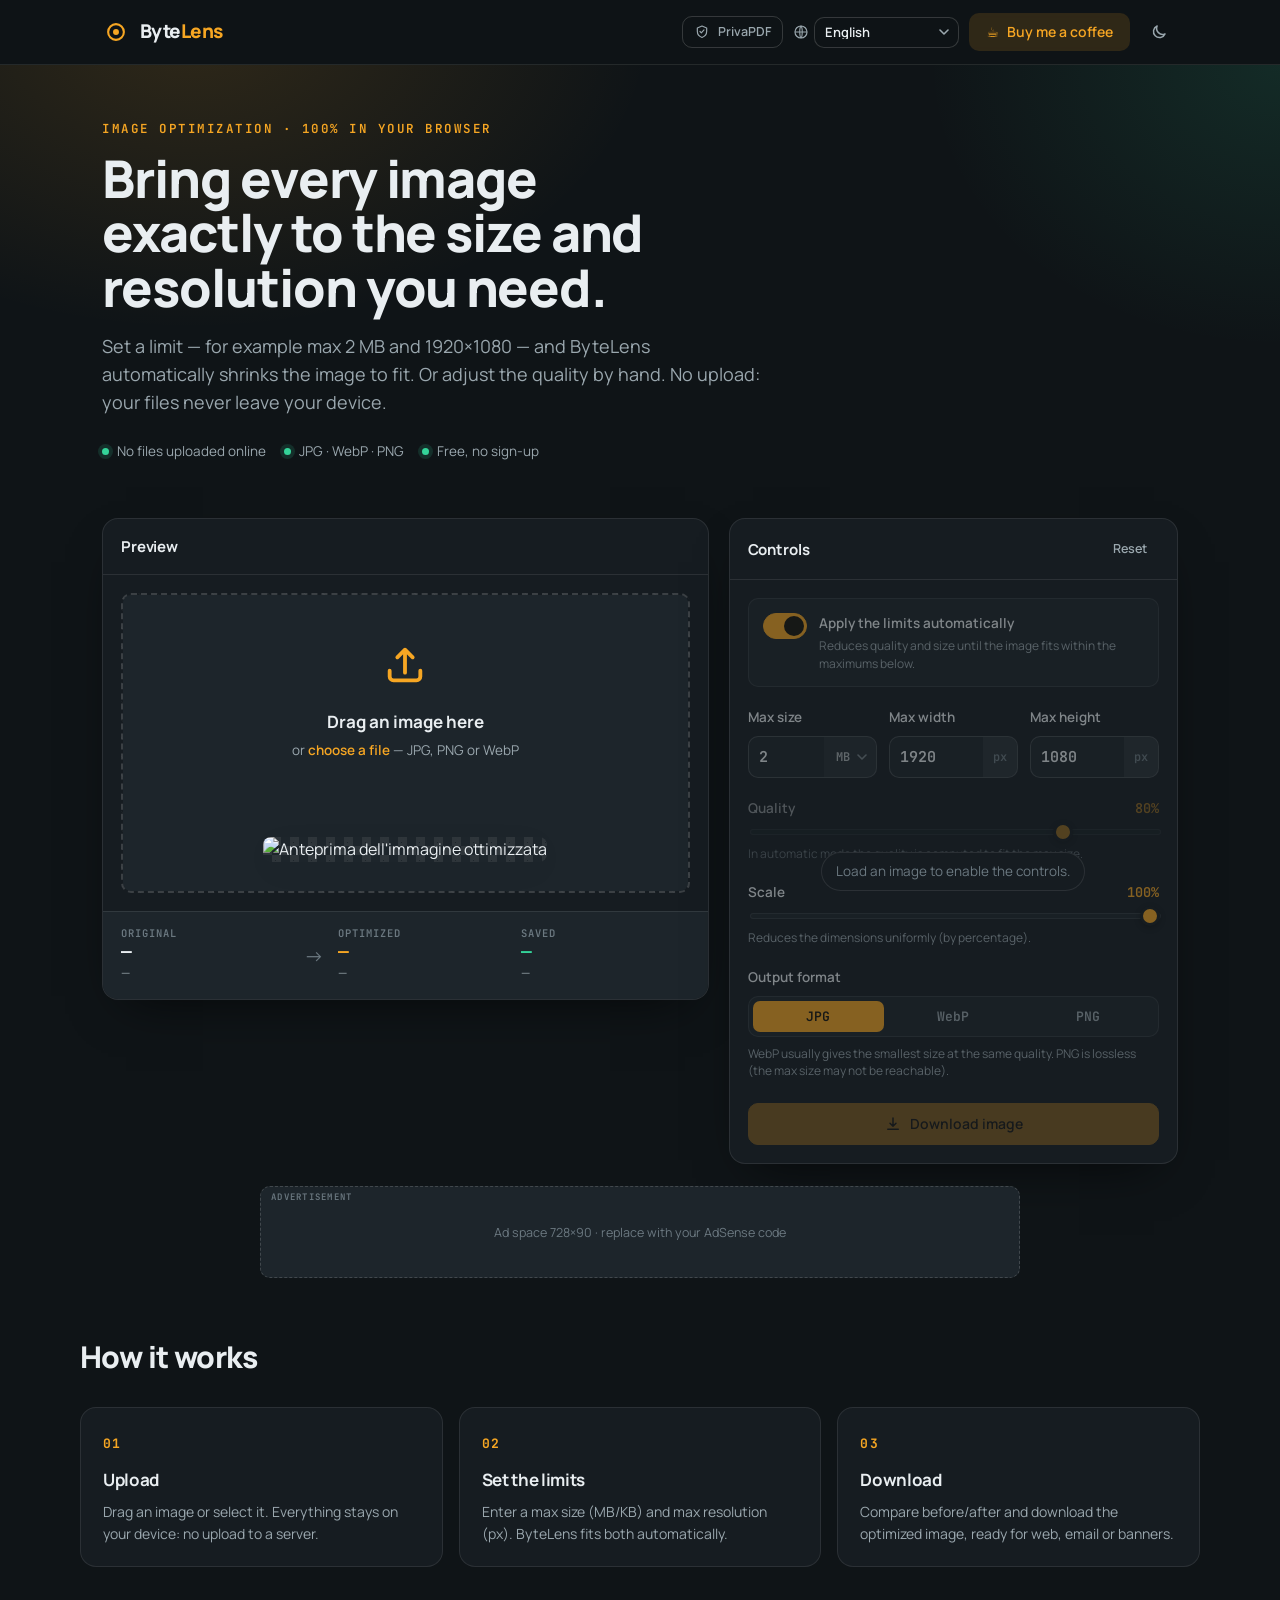
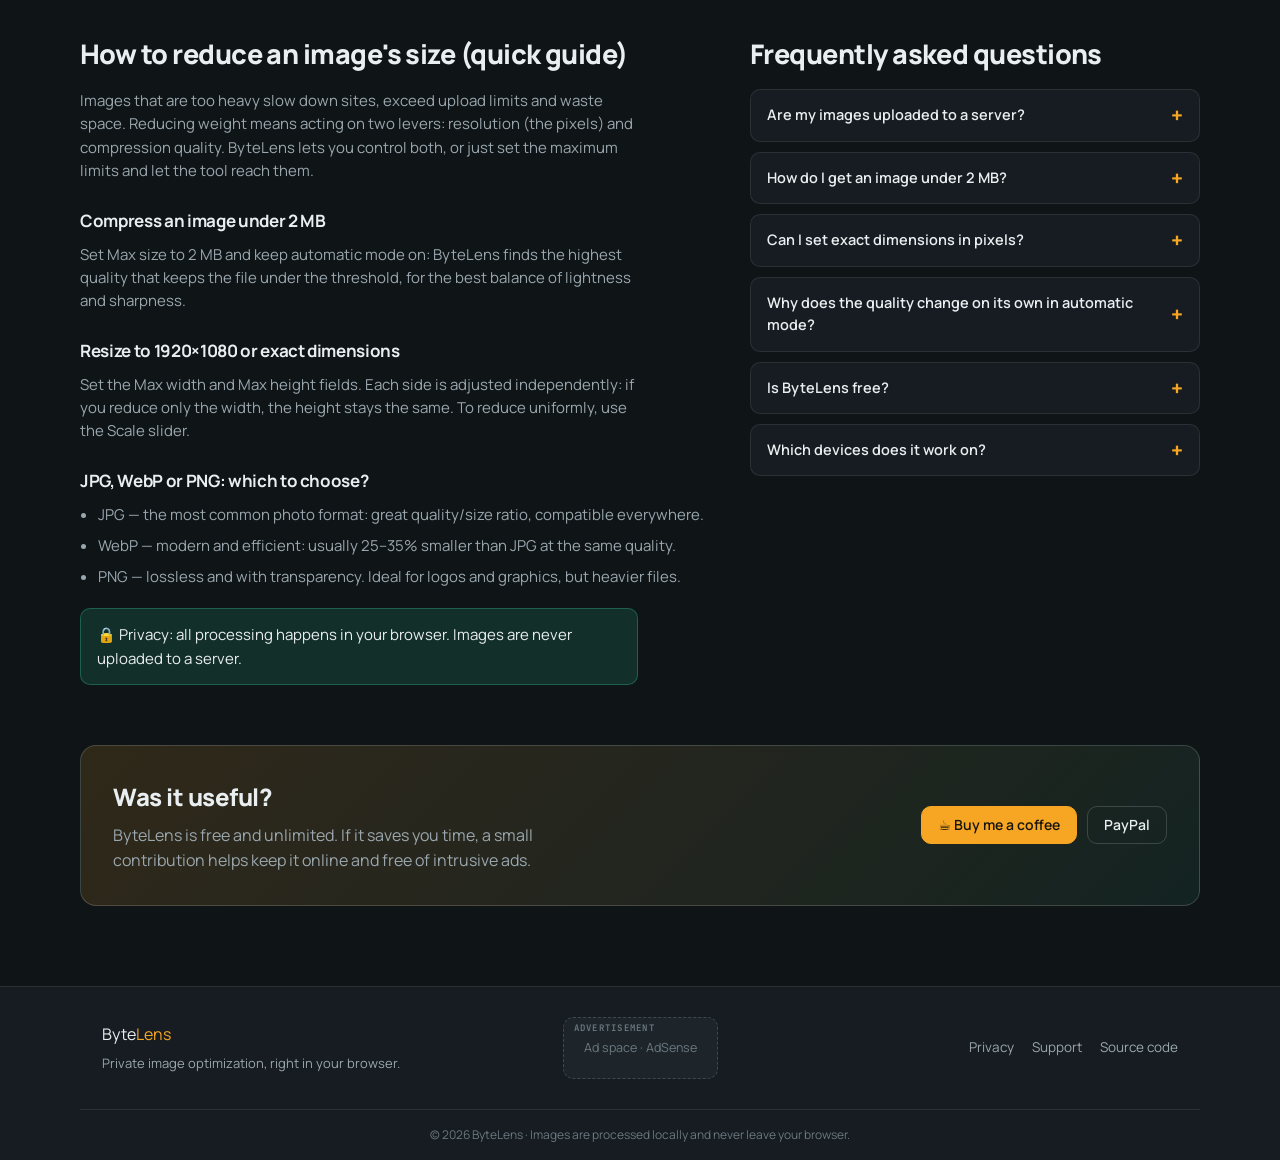
==== index.html @ dfe8e3db "Header: link a PrivaPDF (app gemella per i PDF) Co-Authored-By: Claude Opus 4.8 <noreply@anthropic.c" ====
<!DOCTYPE html>
<html lang="it" data-theme="dark">
<head>
  <meta charset="UTF-8" />
  <meta name="viewport" content="width=device-width, initial-scale=1.0" />
  <title>ByteLens · Comprimi e ridimensiona immagini nel browser</title>
  <meta name="description" content="Comprimi, ridimensiona e ottimizza le tue immagini gratis e in privato. Imposta peso massimo in MB/KB e dimensioni in pixel: ByteLens porta l'immagine esattamente in quello stato. Tutto nel tuo browser, nessun upload." />
  <meta name="keywords" content="comprimi immagini, ridimensiona immagini, ridurre peso foto, comprimere jpg, ottimizzare immagini, immagine sotto 2 mb, ridimensiona 1920x1080" />
  <meta name="author" content="ByteLens" />
  <link rel="canonical" href="https://emptinessmaster.github.io/bytelens/" />

  <!-- Open Graph / social -->
  <meta property="og:type" content="website" />
  <meta property="og:title" content="ByteLens · Comprimi e ridimensiona immagini nel browser" />
  <meta property="og:description" content="Porta ogni immagine sotto un peso e una risoluzione massimi. Privato, gratis, senza upload." />
  <meta property="og:locale" content="it_IT" />
  <meta property="og:url" content="https://emptinessmaster.github.io/bytelens/" />
  <meta property="og:site_name" content="ByteLens" />
  <meta name="twitter:card" content="summary_large_image" />
  <meta name="twitter:title" content="ByteLens · Comprimi e ridimensiona immagini nel browser" />
  <meta name="twitter:description" content="Porta ogni immagine sotto un peso e una risoluzione massimi. Privato, gratis, senza upload." />

  <link rel="icon" href="data:image/svg+xml,%3Csvg xmlns='http://www.w3.org/2000/svg' viewBox='0 0 32 32'%3E%3Crect width='32' height='32' rx='7' fill='%230F1417'/%3E%3Ccircle cx='16' cy='16' r='8' fill='none' stroke='%23F6A623' stroke-width='2.5'/%3E%3Ccircle cx='16' cy='16' r='3' fill='%23F6A623'/%3E%3C/svg%3E" />

  <!-- Font: caricati con fallback di sistema in caso di rete assente -->
  <link rel="preconnect" href="https://fonts.googleapis.com" />
  <link rel="preconnect" href="https://fonts.gstatic.com" crossorigin />
  <link href="https://fonts.googleapis.com/css2?family=Manrope:wght@400;500;600;700;800&family=JetBrains+Mono:wght@400;500;600&display=swap" rel="stylesheet" />

  <link rel="stylesheet" href="styles.css" />

  <!-- ============================================================
       GOOGLE ADSENSE — incolla qui il tuo script dopo l'approvazione.
       <script async src="https://pagead2.googlesyndication.com/pagead/js/adsbygoogle.js?client=ca-pub-XXXXXXXXXXXXXXXX" crossorigin="anonymous"></script>
       ============================================================ -->

  <!-- Dati strutturati per la SEO (rich results) -->
  <script type="application/ld+json">
  {
    "@context": "https://schema.org",
    "@type": "WebApplication",
    "name": "ByteLens",
    "applicationCategory": "MultimediaApplication",
    "operatingSystem": "Any (browser)",
    "offers": { "@type": "Offer", "price": "0", "priceCurrency": "EUR" },
    "description": "Compress and resize images in your browser, no upload. Set a max size in MB/KB and pixel dimensions."
  }
  </script>
</head>
<body>
  <!-- Anti-flash: applica tema e direzione (RTL) salvati prima del render -->
  <script>
    (function () {
      try {
        var t = localStorage.getItem('bytelens-theme');
        if (t) document.documentElement.setAttribute('data-theme', t);
        var l = localStorage.getItem('bytelens-lang');
        if (l === 'ar' || l === 'ur') document.documentElement.setAttribute('dir', 'rtl');
      } catch (e) {}
    })();
  </script>

  <header class="site-header">
    <div class="wrap header-inner">
      <a class="brand" href="./" aria-label="ByteLens home">
        <span class="brand-mark" aria-hidden="true">
          <svg viewBox="0 0 32 32" width="28" height="28">
            <circle cx="16" cy="16" r="9" fill="none" stroke="currentColor" stroke-width="2.4"/>
            <circle cx="16" cy="16" r="3.4" fill="currentColor"/>
          </svg>
        </span>
        <span class="brand-name">Byte<span class="brand-accent">Lens</span></span>
      </a>

      <nav class="header-actions">
        <a class="btn btn-ghost btn-sm app-switch" href="https://emptinessmaster.github.io/privapdf/" target="_blank" rel="noopener" title="PrivaPDF — strumenti PDF privati nel browser">
          <svg viewBox="0 0 24 24" width="16" height="16" aria-hidden="true"><path d="M12 3 19 6v5c0 4.5-3 7.8-7 9.2C8 18.8 5 15.5 5 11V6l7-3Z" fill="none" stroke="currentColor" stroke-width="1.8" stroke-linejoin="round"/><path d="M9 11.2l2 2 4-4.3" fill="none" stroke="currentColor" stroke-width="1.8" stroke-linecap="round" stroke-linejoin="round"/></svg>
          <span class="lbl">PrivaPDF</span>
        </a>
        <div class="lang-picker">
          <svg class="lang-globe" viewBox="0 0 24 24" width="16" height="16" aria-hidden="true"><circle cx="12" cy="12" r="9" fill="none" stroke="currentColor" stroke-width="1.8"/><path d="M3 12h18M12 3c2.5 2.5 2.5 15 0 18M12 3c-2.5 2.5-2.5 15 0 18" fill="none" stroke="currentColor" stroke-width="1.6"/></svg>
          <select id="langSelect" class="lang-select" aria-label="Language / Lingua"></select>
        </div>
        <a class="btn btn-donate" href="#dona" aria-label="Support the project">
          <span aria-hidden="true">☕</span> <span data-i18n="donate">Offrimi un caffè</span>
        </a>
        <button class="btn btn-ghost icon-btn" id="themeToggle" type="button" aria-label="Cambia tema chiaro/scuro" title="Tema">
          <svg class="icon-sun" viewBox="0 0 24 24" width="18" height="18" aria-hidden="true"><circle cx="12" cy="12" r="4.5" fill="none" stroke="currentColor" stroke-width="2"/><g stroke="currentColor" stroke-width="2" stroke-linecap="round"><line x1="12" y1="2" x2="12" y2="4.5"/><line x1="12" y1="19.5" x2="12" y2="22"/><line x1="2" y1="12" x2="4.5" y2="12"/><line x1="19.5" y1="12" x2="22" y2="12"/><line x1="4.9" y1="4.9" x2="6.6" y2="6.6"/><line x1="17.4" y1="17.4" x2="19.1" y2="19.1"/><line x1="4.9" y1="19.1" x2="6.6" y2="17.4"/><line x1="17.4" y1="6.6" x2="19.1" y2="4.9"/></g></svg>
          <svg class="icon-moon" viewBox="0 0 24 24" width="18" height="18" aria-hidden="true"><path d="M20 14.5A8 8 0 0 1 9.5 4a8 8 0 1 0 10.5 10.5Z" fill="none" stroke="currentColor" stroke-width="2" stroke-linejoin="round"/></svg>
        </button>
      </nav>
    </div>
  </header>

  <main>
    <section class="hero">
      <div class="wrap">
        <p class="eyebrow" data-i18n="hero_eyebrow">Ottimizzazione immagini · 100% nel tuo browser</p>
        <h1 data-i18n="hero_title">Porta ogni immagine esattamente al peso e alla risoluzione che ti servono.</h1>
        <p class="lede" data-i18n="hero_lede">Imposta un limite — ad esempio max 2 MB e 1920×1080 — e ByteLens riduce l'immagine automaticamente fino a rientrare. Oppure regola tu la qualità a mano. Niente upload: i file non lasciano mai il tuo dispositivo.</p>
        <ul class="trust-row" aria-label="Caratteristiche">
          <li><span class="dot" aria-hidden="true"></span> <span data-i18n="trust1">Nessun file caricato online</span></li>
          <li><span class="dot" aria-hidden="true"></span> JPG · WebP · PNG</li>
          <li><span class="dot" aria-hidden="true"></span> <span data-i18n="trust3">Gratis, senza registrazione</span></li>
        </ul>
      </div>
    </section>

    <!-- ============ APP ============ -->
    <section class="wrap app-shell" aria-label="Strumento di compressione">
      <div class="workbench">

        <!-- Colonna anteprima -->
        <div class="panel preview-panel">
          <div class="panel-head">
            <h2 data-i18n="preview">Anteprima</h2>
            <span class="badge" id="formatBadge" hidden></span>
          </div>

          <div id="dropzone" class="dropzone" tabindex="0" role="button" aria-label="Carica un'immagine">
            <input type="file" id="fileInput" accept="image/png,image/jpeg,image/webp" hidden />
            <div class="dropzone-empty" id="dropEmpty">
              <svg viewBox="0 0 24 24" width="46" height="46" aria-hidden="true"><path d="M12 16V4m0 0 4 4m-4-4-4 4" fill="none" stroke="currentColor" stroke-width="2" stroke-linecap="round" stroke-linejoin="round"/><path d="M4 15v3a2 2 0 0 0 2 2h12a2 2 0 0 0 2-2v-3" fill="none" stroke="currentColor" stroke-width="2" stroke-linecap="round"/></svg>
              <p class="drop-title" data-i18n="drop_title">Trascina qui un'immagine</p>
              <p class="drop-sub" data-i18n-html="drop_sub">oppure <span class="link-like">scegli un file</span> — JPG, PNG o WebP</p>
            </div>
            <div class="preview-holder" id="previewHolder" hidden>
              <img id="previewImg" alt="Anteprima dell'immagine ottimizzata" />
            </div>
          </div>

          <div class="compare" id="compareBar" hidden>
            <div class="compare-col">
              <span class="compare-label" data-i18n="cmp_original">Originale</span>
              <span class="compare-value" id="origSize">—</span>
              <span class="compare-meta" id="origDims">—</span>
            </div>
            <div class="compare-arrow" aria-hidden="true">→</div>
            <div class="compare-col">
              <span class="compare-label" data-i18n="cmp_optimized">Ottimizzato</span>
              <span class="compare-value accent-text" id="newSize">—</span>
              <span class="compare-meta" id="newDims">—</span>
            </div>
            <div class="compare-col savings">
              <span class="compare-label" data-i18n="cmp_savings">Risparmio</span>
              <span class="compare-value" id="savings">—</span>
              <span class="compare-meta" id="statusMsg">—</span>
            </div>
          </div>
        </div>

        <!-- Colonna controlli -->
        <div class="panel controls-panel">
          <div class="panel-head">
            <h2 data-i18n="controls">Controlli</h2>
            <button class="btn btn-ghost btn-sm" id="resetBtn" type="button" hidden data-i18n="reset">Ripristina</button>
          </div>

          <fieldset class="control-group" id="controls" disabled>
            <legend class="sr-only">Impostazioni di ottimizzazione</legend>

            <!-- AUTO -->
            <div class="field switch-field">
              <label for="autoMode" class="switch">
                <input type="checkbox" id="autoMode" checked />
                <span class="switch-track" aria-hidden="true"><span class="switch-thumb"></span></span>
              </label>
              <div class="switch-text">
                <span class="field-label" data-i18n="auto_label">Applica automaticamente i limiti</span>
                <span class="field-hint" data-i18n="auto_hint">Riduce qualità e dimensioni finché l'immagine rientra nei massimi qui sotto.</span>
              </div>
            </div>

            <div class="limits-grid">
              <div class="field">
                <label class="field-label" for="maxSize" data-i18n="maxsize">Peso massimo</label>
                <div class="input-affix">
                  <input type="number" id="maxSize" min="0.01" step="0.1" value="2" inputmode="decimal" />
                  <select class="affix affix-select" id="maxSizeUnit" aria-label="Unità di misura del peso">
                    <option value="MB" selected>MB</option>
                    <option value="KB">KB</option>
                  </select>
                </div>
              </div>
              <div class="field">
                <label class="field-label" for="maxW" data-i18n="maxw">Larghezza max</label>
                <div class="input-affix">
                  <input type="number" id="maxW" min="1" step="1" value="1920" inputmode="numeric" />
                  <span class="affix">px</span>
                </div>
              </div>
              <div class="field">
                <label class="field-label" for="maxH" data-i18n="maxh">Altezza max</label>
                <div class="input-affix">
                  <input type="number" id="maxH" min="1" step="1" value="1080" inputmode="numeric" />
                  <span class="affix">px</span>
                </div>
              </div>
            </div>

            <!-- QUALITÀ MANUALE -->
            <div class="field slider-field" id="qualityField">
              <div class="field-row">
                <label class="field-label" for="quality" data-i18n="quality">Qualità</label>
                <output class="field-value" id="qualityVal" for="quality">80%</output>
              </div>
              <input type="range" id="quality" min="10" max="100" step="1" value="80" />
              <p class="field-hint" id="qualityHint" data-i18n="quality_hint">In modalità automatica la qualità viene calcolata per rientrare nel peso massimo.</p>
            </div>

            <!-- RIDIMENSIONAMENTO MANUALE -->
            <div class="field slider-field">
              <div class="field-row">
                <label class="field-label" for="scale" data-i18n="scale">Scala dimensioni</label>
                <output class="field-value" id="scaleVal" for="scale">100%</output>
              </div>
              <input type="range" id="scale" min="5" max="100" step="1" value="100" />
              <p class="field-hint" data-i18n="scale_hint">Riduce le dimensioni in modo uniforme (in percentuale).</p>
            </div>

            <!-- FORMATO -->
            <div class="field">
              <span class="field-label" data-i18n="format">Formato di uscita</span>
              <div class="segmented" role="radiogroup" aria-label="Formato di uscita">
                <label class="seg"><input type="radio" name="format" value="image/jpeg" checked /><span>JPG</span></label>
                <label class="seg"><input type="radio" name="format" value="image/webp" /><span>WebP</span></label>
                <label class="seg"><input type="radio" name="format" value="image/png" /><span>PNG</span></label>
              </div>
              <p class="field-hint" id="formatHint" data-i18n="format_hint">WebP offre in genere il peso più basso a parità di qualità. PNG è senza perdita (il peso massimo potrebbe non essere raggiungibile).</p>
            </div>

            <div class="actions">
              <a class="btn btn-primary btn-block" id="downloadBtn" download aria-disabled="true">
                <svg viewBox="0 0 24 24" width="18" height="18" aria-hidden="true"><path d="M12 4v11m0 0 4-4m-4 4-4-4" fill="none" stroke="currentColor" stroke-width="2" stroke-linecap="round" stroke-linejoin="round"/><path d="M5 19h14" stroke="currentColor" stroke-width="2" stroke-linecap="round"/></svg>
                <span id="downloadLabel" data-i18n="download">Scarica immagine</span>
              </a>
            </div>
          </fieldset>

          <div class="empty-note" id="emptyNote">
            <p data-i18n="empty_note">Carica un'immagine per attivare i controlli.</p>
          </div>
        </div>
      </div>

      <!-- Banner pubblicitario NON invasivo (slim, sotto lo strumento) -->
      <aside class="ad-slot ad-leaderboard" aria-label="Advertisement">
        <span class="ad-tag" data-i18n="ad_label">Pubblicità</span>
        <!-- ============================================================
             SLOT ADSENSE #1 — incolla qui il blocco annuncio di AdSense.
             ============================================================ -->
        <div class="ad-placeholder">Ad space 728×90 · replace with your AdSense code</div>
      </aside>
    </section>

    <!-- COME FUNZIONA -->
    <section class="wrap how" aria-label="Come funziona">
      <h2 class="section-title" data-i18n="how_title">Come funziona</h2>
      <div class="how-grid">
        <article class="how-card">
          <span class="how-num">01</span>
          <h3 data-i18n="how1_t">Carica</h3>
          <p data-i18n="how1_p">Trascina un'immagine o selezionala. Resta tutto sul tuo dispositivo: nessun upload verso un server.</p>
        </article>
        <article class="how-card">
          <span class="how-num">02</span>
          <h3 data-i18n="how2_t">Imposta i limiti</h3>
          <p data-i18n="how2_p">Indica peso massimo (MB/KB) e risoluzione massima (px). ByteLens rientra automaticamente in entrambi.</p>
        </article>
        <article class="how-card">
          <span class="how-num">03</span>
          <h3 data-i18n="how3_t">Scarica</h3>
          <p data-i18n="how3_p">Confronta prima/dopo e scarica l'immagine ottimizzata, pronta per web, email o banner.</p>
        </article>
      </div>
    </section>

    <!-- CONTENUTO SEO: guida + FAQ -->
    <section class="wrap seo" aria-label="Guida">
      <article class="seo-article">
        <h2 data-i18n="seo_h2">Come ridurre il peso di un'immagine (guida rapida)</h2>
        <p data-i18n="seo_p1">Le immagini troppo pesanti rallentano i siti, superano i limiti di upload e occupano spazio. Ridurre il peso significa agire su due leve: la risoluzione (i pixel) e la qualità di compressione. ByteLens ti fa controllare entrambe, oppure basta impostare i limiti massimi e lo strumento li raggiunge.</p>

        <h3 data-i18n="seo_h3a">Comprimere un'immagine sotto i 2 MB</h3>
        <p data-i18n="seo_pa">Imposta il Peso massimo su 2 MB e lascia attiva la modalità automatica: ByteLens trova la qualità più alta che mantiene il file sotto la soglia, per il miglior compromesso tra leggerezza e nitidezza.</p>

        <h3 data-i18n="seo_h3b">Ridimensionare a 1920×1080 o a misure esatte</h3>
        <p data-i18n="seo_pb">Imposta i campi Larghezza max e Altezza max. Ogni lato è regolato in modo indipendente: se riduci solo la larghezza, l'altezza resta invariata. Per ridurre in modo uniforme usa il cursore Scala dimensioni.</p>

        <h3 data-i18n="seo_h3c">JPG, WebP o PNG: quale scegliere?</h3>
        <ul class="seo-list">
          <li data-i18n="seo_li1">JPG — il formato più diffuso per le foto: ottimo rapporto qualità/peso, compatibile ovunque.</li>
          <li data-i18n="seo_li2">WebP — moderno ed efficiente: a parità di qualità pesa di solito il 25–35% in meno del JPG.</li>
          <li data-i18n="seo_li3">PNG — senza perdita e con trasparenza. Ideale per loghi e grafica, ma i file sono più pesanti.</li>
        </ul>

        <p class="seo-privacy-note" data-i18n="seo_privacy">🔒 Privacy: tutta l'elaborazione avviene nel tuo browser. Le immagini non vengono mai caricate su un server.</p>
      </article>

      <div class="faq">
        <h2 data-i18n="faq_title">Domande frequenti</h2>
        <details class="faq-item">
          <summary data-i18n="faq_q1">Le mie immagini vengono caricate su un server?</summary>
          <p data-i18n="faq_a1">No. ByteLens elabora tutto localmente nel tuo browser con HTML Canvas. I file non lasciano mai il tuo dispositivo.</p>
        </details>
        <details class="faq-item">
          <summary data-i18n="faq_q2">Come porto un'immagine sotto i 2 MB?</summary>
          <p data-i18n="faq_a2">Imposta il campo Peso massimo su 2 MB con la modalità automatica attiva: lo strumento abbassa la qualità finché il file rientra sotto la soglia.</p>
        </details>
        <details class="faq-item">
          <summary data-i18n="faq_q3">Posso impostare dimensioni precise in pixel?</summary>
          <p data-i18n="faq_a3">Sì. Inserisci larghezza e altezza massime. Ogni dimensione è applicata in modo indipendente: riducendo solo la larghezza, l'altezza non cambia.</p>
        </details>
        <details class="faq-item">
          <summary data-i18n="faq_q4">Perché in automatico la qualità cambia da sola?</summary>
          <p data-i18n="faq_a4">In modalità automatica ByteLens cerca la qualità più alta che rispetta il peso massimo che hai impostato.</p>
        </details>
        <details class="faq-item">
          <summary data-i18n="faq_q5">ByteLens è gratuito?</summary>
          <p data-i18n="faq_a5">Sì, completamente gratuito e senza registrazione. Si sostiene con pubblicità non invasiva e donazioni volontarie.</p>
        </details>
        <details class="faq-item">
          <summary data-i18n="faq_q6">Su quali dispositivi funziona?</summary>
          <p data-i18n="faq_a6">Su qualsiasi browser moderno, da computer, smartphone o tablet. Non serve installare nulla.</p>
        </details>
      </div>
    </section>

    <!-- DONAZIONI -->
    <section class="wrap donate" id="dona" aria-label="Support the project">
      <div class="donate-card">
        <div class="donate-copy">
          <h2 data-i18n="donate_h2">Ti è stato utile?</h2>
          <p data-i18n="donate_p">ByteLens è gratis e senza limiti. Se ti fa risparmiare tempo, un piccolo contributo aiuta a tenerlo online e senza pubblicità invasiva.</p>
        </div>
        <div class="donate-buttons">
          <a class="btn btn-primary" href="https://buymeacoffee.com/emptinessmaster" target="_blank" rel="noopener">☕ Buy me a coffee</a>
          <a class="btn btn-outline" href="https://paypal.me/EmptinessMaster" target="_blank" rel="noopener">PayPal</a>
        </div>
      </div>
    </section>
  </main>

  <footer class="site-footer">
    <div class="wrap footer-inner">
      <div class="footer-brand">
        <span class="brand-name">Byte<span class="brand-accent">Lens</span></span>
        <p class="footer-tag" data-i18n="footer_tag">Ottimizzazione immagini privata, direttamente nel browser.</p>
      </div>

      <!-- Banner footer NON invasivo -->
      <aside class="ad-slot ad-footer" aria-label="Advertisement">
        <span class="ad-tag" data-i18n="ad_label">Pubblicità</span>
        <div class="ad-placeholder small">Ad space · AdSense</div>
      </aside>

      <nav class="footer-links" aria-label="Link">
        <a href="privacy.html" data-i18n="footer_privacy">Privacy</a>
        <a href="#dona" data-i18n="footer_support">Sostieni</a>
        <a href="https://github.com/Emptinessmaster/bytelens" target="_blank" rel="noopener" data-i18n="footer_source">Codice sorgente</a>
      </nav>
    </div>
    <div class="wrap footer-legal">
      <p>© <span id="year">2026</span> ByteLens · <span data-i18n="footer_legal">Le immagini vengono elaborate localmente e non lasciano mai il tuo browser.</span></p>
    </div>
  </footer>

  <script src="i18n.js"></script>
  <script src="app.js"></script>
</body>
</html>
---- styles.css ----
/* =========================================================================
   ByteLens — sistema di design
   Token colore/tipografia + tema chiaro/scuro. Stile "strumento ottico":
   fondo inchiostro, superfici slate, accento ambra (camera oscura).
   ========================================================================= */

:root {
  /* Neutri con leggera inclinazione fredda (scelti, non di default) */
  --bg:            #0F1417;
  --surface:       #161C21;
  --surface-2:     #1D252B;
  --elevated:      #222C33;
  --hairline:      rgba(255, 255, 255, 0.09);
  --hairline-strong: rgba(255, 255, 255, 0.16);

  --text:          #E9EEF1;
  --text-muted:    #9AA7AE;
  --text-faint:    #6B7880;

  /* Accento ambra + semantici */
  --accent:        #F6A623;
  --accent-hi:     #FFB84D;
  --accent-soft:   rgba(246, 166, 35, 0.14);
  --success:       #34D399;
  --success-soft:  rgba(52, 211, 153, 0.14);
  --danger:        #F87171;
  --danger-soft:   rgba(248, 113, 113, 0.14);

  --shadow:        0 20px 50px -24px rgba(0, 0, 0, 0.75);
  --radius:        16px;
  --radius-sm:     10px;

  --font-ui:  'Manrope', system-ui, -apple-system, 'Segoe UI', Roboto, sans-serif;
  --font-mono:'JetBrains Mono', ui-monospace, 'SFMono-Regular', Menlo, monospace;

  --wrap: 1120px;
}

/* Tema chiaro via preferenza di sistema (sovrascritto dai token) */
@media (prefers-color-scheme: light) {
  :root {
    --bg:            #F4F2EE;
    --surface:       #FFFFFF;
    --surface-2:     #F7F5F1;
    --elevated:      #FFFFFF;
    --hairline:      rgba(20, 24, 28, 0.10);
    --hairline-strong: rgba(20, 24, 28, 0.18);
    --text:          #1A2024;
    --text-muted:    #5B6870;
    --text-faint:    #8A959B;
    --accent:        #C9791A;
    --accent-hi:     #E08A1E;
    --accent-soft:   rgba(201, 121, 26, 0.12);
    --success:       #0F9D6B;
    --success-soft:  rgba(15, 157, 107, 0.12);
    --danger:        #D64545;
    --danger-soft:   rgba(214, 69, 69, 0.10);
    --shadow:        0 18px 44px -26px rgba(30, 35, 40, 0.35);
  }
}

/* Override espliciti dal toggle (vincono in entrambe le direzioni) */
:root[data-theme="dark"] {
  --bg:#0F1417; --surface:#161C21; --surface-2:#1D252B; --elevated:#222C33;
  --hairline:rgba(255,255,255,0.09); --hairline-strong:rgba(255,255,255,0.16);
  --text:#E9EEF1; --text-muted:#9AA7AE; --text-faint:#6B7880;
  --accent:#F6A623; --accent-hi:#FFB84D; --accent-soft:rgba(246,166,35,0.14);
  --success:#34D399; --success-soft:rgba(52,211,153,0.14);
  --danger:#F87171; --danger-soft:rgba(248,113,113,0.14);
  --shadow:0 20px 50px -24px rgba(0,0,0,0.75);
}
:root[data-theme="light"] {
  --bg:#F4F2EE; --surface:#FFFFFF; --surface-2:#F7F5F1; --elevated:#FFFFFF;
  --hairline:rgba(20,24,28,0.10); --hairline-strong:rgba(20,24,28,0.18);
  --text:#1A2024; --text-muted:#5B6870; --text-faint:#8A959B;
  --accent:#C9791A; --accent-hi:#E08A1E; --accent-soft:rgba(201,121,26,0.12);
  --success:#0F9D6B; --success-soft:rgba(15,157,107,0.12);
  --danger:#D64545; --danger-soft:rgba(214,69,69,0.10);
  --shadow:0 18px 44px -26px rgba(30,35,40,0.35);
}

/* ---------- Reset leggero ---------- */
*, *::before, *::after { box-sizing: border-box; }
html { -webkit-text-size-adjust: 100%; scroll-behavior: smooth; }
body {
  margin: 0;
  font-family: var(--font-ui);
  background: var(--bg);
  color: var(--text);
  line-height: 1.55;
  -webkit-font-smoothing: antialiased;
  text-rendering: optimizeLegibility;
}
@media (prefers-reduced-motion: reduce) {
  html { scroll-behavior: auto; }
  * { animation-duration: 0.001ms !important; transition-duration: 0.001ms !important; }
}
img { max-width: 100%; display: block; }
h1, h2, h3 { margin: 0; text-wrap: balance; letter-spacing: -0.02em; }
p { margin: 0; }
a { color: inherit; text-decoration: none; }

.wrap { width: 100%; max-width: var(--wrap); margin-inline: auto; padding-inline: 22px; }
.sr-only {
  position: absolute; width: 1px; height: 1px; padding: 0; margin: -1px;
  overflow: hidden; clip: rect(0 0 0 0); white-space: nowrap; border: 0;
}
.accent-text { color: var(--accent); }

/* ---------- Bottoni ---------- */
.btn {
  --btn-fg: var(--text);
  display: inline-flex; align-items: center; justify-content: center; gap: 8px;
  font: 600 14px/1 var(--font-ui);
  padding: 11px 16px; border-radius: var(--radius-sm);
  border: 1px solid transparent; cursor: pointer; color: var(--btn-fg);
  background: transparent; transition: background .18s ease, border-color .18s ease, transform .06s ease, color .18s ease;
  white-space: nowrap; text-decoration: none;
}
.btn:active { transform: translateY(1px); }
.btn:focus-visible { outline: 2px solid var(--accent); outline-offset: 2px; }
.btn-sm { padding: 7px 11px; font-size: 12.5px; }
.btn-block { width: 100%; }

.btn-primary { background: var(--accent); color: #17140C; border-color: var(--accent); }
.btn-primary:hover { background: var(--accent-hi); border-color: var(--accent-hi); }
.btn-primary[aria-disabled="true"] { opacity: .45; pointer-events: none; }

.btn-outline { border-color: var(--hairline-strong); color: var(--text); }
.btn-outline:hover { border-color: var(--accent); color: var(--accent); background: var(--accent-soft); }

.btn-ghost { color: var(--text-muted); }
.btn-ghost:hover { color: var(--text); background: var(--surface-2); }

.btn-donate { background: var(--accent-soft); color: var(--accent); border-color: transparent; }
.btn-donate:hover { background: var(--accent); color: #17140C; }

.icon-btn { padding: 9px; }

/* Link all'app gemella (PrivaPDF) */
.app-switch { border-color: var(--hairline-strong); color: var(--text-muted); }
.app-switch:hover { border-color: var(--accent); color: var(--accent); background: var(--accent-soft); }

/* ---------- Header ---------- */
.site-header {
  position: sticky; top: 0; z-index: 40;
  background: color-mix(in srgb, var(--bg) 82%, transparent);
  backdrop-filter: blur(10px);
  border-bottom: 1px solid var(--hairline);
}
.header-inner { display: flex; align-items: center; justify-content: space-between; height: 64px; }
.brand { display: inline-flex; align-items: center; gap: 10px; font-weight: 800; font-size: 19px; letter-spacing: -0.03em; }
.brand-mark { color: var(--accent); display: inline-flex; }
.brand-accent { color: var(--accent); }
.header-actions { display: flex; align-items: center; gap: 10px; }

/* Selettore lingua */
.lang-picker { display: inline-flex; align-items: center; gap: 5px; color: var(--text-muted); }
.lang-globe { flex: none; }
.lang-select {
  -webkit-appearance: none; appearance: none; cursor: pointer;
  border: 1px solid var(--hairline-strong); background-color: transparent; color: var(--text);
  font: 600 13px/1 var(--font-ui); padding: 8px 26px 8px 10px; border-radius: var(--radius-sm); max-width: 160px;
  background-image: url("data:image/svg+xml,%3Csvg xmlns='http://www.w3.org/2000/svg' width='10' height='6' viewBox='0 0 10 6'%3E%3Cpath d='M1 1l4 4 4-4' fill='none' stroke='%239AA7AE' stroke-width='1.6' stroke-linecap='round' stroke-linejoin='round'/%3E%3C/svg%3E");
  background-repeat: no-repeat; background-position: right 9px center;
}
.lang-select:hover { border-color: var(--accent); }
.lang-select:focus-visible { outline: 2px solid var(--accent); outline-offset: 2px; }
.lang-select option { color: #16181c; background: #fff; }
@media (max-width: 560px) {
  .lang-select { max-width: 112px; font-size: 12px; padding: 7px 22px 7px 8px; }
  .lang-globe { display: none; }
  .btn-donate { padding: 9px 11px; }
  .app-switch .lbl { display: none; }
}

/* Adattamenti RTL (arabo, urdu) */
[dir="rtl"] .switch input:checked + .switch-track .switch-thumb { transform: translateX(-18px); }
[dir="rtl"] .lang-select { padding: 8px 10px 8px 26px; background-position: left 9px center; }
[dir="rtl"] .affix-select { padding: 0 12px 0 26px; background-position: left 9px center; }
[dir="rtl"] .compare-arrow { transform: scaleX(-1); }
[dir="rtl"] .trust-row .dot { box-shadow: 0 0 0 4px var(--success-soft); }

/* toggle icone: mostra quella giusta per tema */
.icon-sun { display: none; }
.icon-moon { display: block; }
:root[data-theme="light"] .icon-sun,
:root:not([data-theme="dark"]) .icon-sun { display: block; }
:root[data-theme="light"] .icon-moon { display: none; }
@media (prefers-color-scheme: light) {
  :root:not([data-theme]) .icon-sun { display: block; }
  :root:not([data-theme]) .icon-moon { display: none; }
}

/* ---------- Hero ---------- */
.hero { padding: 58px 0 30px; position: relative; }
.hero::before {
  content: ""; position: absolute; inset: 0; z-index: -1;
  background:
    radial-gradient(60% 120% at 15% -10%, var(--accent-soft), transparent 60%),
    radial-gradient(50% 120% at 100% 0%, color-mix(in srgb, var(--success) 12%, transparent), transparent 55%);
  pointer-events: none;
}
.eyebrow {
  font: 600 12.5px/1 var(--font-mono); color: var(--accent);
  text-transform: uppercase; letter-spacing: 0.12em; margin-bottom: 16px;
}
.hero h1 { font-size: clamp(30px, 5vw, 52px); font-weight: 800; line-height: 1.05; max-width: 16ch; }
.lede { margin-top: 18px; max-width: 60ch; color: var(--text-muted); font-size: clamp(15px, 1.6vw, 18px); }
.lede strong { color: var(--text); font-weight: 700; }
.trust-row { display: flex; flex-wrap: wrap; gap: 18px; list-style: none; padding: 0; margin: 24px 0 0; }
.trust-row li { display: inline-flex; align-items: center; gap: 8px; font-size: 13.5px; color: var(--text-muted); }
.trust-row .dot { width: 7px; height: 7px; border-radius: 50%; background: var(--success); box-shadow: 0 0 0 4px var(--success-soft); }

/* ---------- App shell ---------- */
.app-shell { padding-top: 26px; }
.workbench { display: grid; grid-template-columns: 1.35fr 1fr; gap: 20px; align-items: start; }
@media (max-width: 900px) { .workbench { grid-template-columns: 1fr; } }

.panel {
  background: var(--surface); border: 1px solid var(--hairline);
  border-radius: var(--radius); box-shadow: var(--shadow); overflow: hidden;
}
.panel-head {
  display: flex; align-items: center; justify-content: space-between;
  padding: 16px 18px; border-bottom: 1px solid var(--hairline);
}
.panel-head h2 { font-size: 15px; font-weight: 700; letter-spacing: -0.01em; }
.badge {
  font: 600 11px/1 var(--font-mono); text-transform: uppercase; letter-spacing: .08em;
  padding: 5px 9px; border-radius: 999px; background: var(--accent-soft); color: var(--accent);
}

/* ---------- Dropzone ---------- */
.dropzone {
  margin: 18px; min-height: 300px; border: 2px dashed var(--hairline-strong);
  border-radius: var(--radius-sm); display: grid; place-items: center;
  background:
    linear-gradient(var(--surface-2), var(--surface-2)) padding-box,
    repeating-linear-gradient(45deg, transparent, transparent 12px, color-mix(in srgb, var(--text) 3%, transparent) 12px, color-mix(in srgb, var(--text) 3%, transparent) 13px);
  cursor: pointer; transition: border-color .18s ease, background .18s ease;
  position: relative; overflow: hidden;
}
.dropzone:hover, .dropzone:focus-visible { border-color: var(--accent); outline: none; }
.dropzone.dragover { border-color: var(--accent); background: var(--accent-soft); }
.dropzone-empty { text-align: center; color: var(--text-muted); padding: 30px; }
.dropzone-empty svg { color: var(--accent); margin: 0 auto 14px; }
.drop-title { font-weight: 700; color: var(--text); font-size: 17px; }
.drop-sub { font-size: 13.5px; margin-top: 5px; }
.link-like { color: var(--accent); font-weight: 600; }
.preview-holder { width: 100%; height: 100%; display: grid; place-items: center; padding: 12px; }
.preview-holder img {
  max-height: 420px; width: auto; border-radius: 8px;
  box-shadow: 0 8px 30px -12px rgba(0,0,0,.6);
  /* scacchiera per trasparenze PNG */
  background-image:
    linear-gradient(45deg, rgba(128,128,128,.18) 25%, transparent 25%),
    linear-gradient(-45deg, rgba(128,128,128,.18) 25%, transparent 25%),
    linear-gradient(45deg, transparent 75%, rgba(128,128,128,.18) 75%),
    linear-gradient(-45deg, transparent 75%, rgba(128,128,128,.18) 75%);
  background-size: 18px 18px;
  background-position: 0 0, 0 9px, 9px -9px, -9px 0;
}

/* ---------- Barra confronto ---------- */
.compare {
  display: grid; grid-template-columns: 1fr auto 1fr 1fr; gap: 14px; align-items: center;
  padding: 16px 18px; border-top: 1px solid var(--hairline); background: var(--surface-2);
}
@media (max-width: 560px) {
  .compare { grid-template-columns: 1fr 1fr; }
  .compare-arrow { display: none; }
}
.compare-col { display: flex; flex-direction: column; gap: 3px; min-width: 0; }
.compare-label { font: 600 10.5px/1 var(--font-mono); text-transform: uppercase; letter-spacing: .1em; color: var(--text-faint); }
.compare-value { font: 600 18px/1.1 var(--font-mono); font-variant-numeric: tabular-nums; }
.compare-meta { font-size: 12px; color: var(--text-muted); font-variant-numeric: tabular-nums; }
.compare-arrow { color: var(--text-faint); font-size: 20px; }
.savings .compare-value { color: var(--success); }
.compare.over .savings .compare-value { color: var(--danger); }

/* ---------- Controlli ---------- */
.controls-panel { position: relative; }
.control-group { border: 0; margin: 0; padding: 18px; display: grid; gap: 20px; }
.control-group[disabled] { opacity: .5; }
.field { display: grid; gap: 8px; }
.field-row { display: flex; align-items: baseline; justify-content: space-between; }
.field-label { font-size: 13.5px; font-weight: 600; color: var(--text); }
.field-hint { font-size: 12px; color: var(--text-muted); line-height: 1.45; }
.field-value { font: 600 13.5px/1 var(--font-mono); color: var(--accent); font-variant-numeric: tabular-nums; }

.limits-grid { display: grid; grid-template-columns: repeat(3, 1fr); gap: 12px; }
@media (max-width: 420px) { .limits-grid { grid-template-columns: 1fr 1fr; } }

.input-affix { display: flex; align-items: stretch; border: 1px solid var(--hairline-strong); border-radius: var(--radius-sm); overflow: hidden; background: var(--surface-2); transition: border-color .16s ease; }
.input-affix:focus-within { border-color: var(--accent); }
.input-affix input {
  flex: 1; min-width: 0; border: 0; background: transparent; color: var(--text);
  font: 600 15px/1 var(--font-mono); padding: 10px 10px; font-variant-numeric: tabular-nums;
}
.input-affix input:focus { outline: none; }
.affix { display: grid; place-items: center; padding: 0 10px; font: 600 12px/1 var(--font-mono); color: var(--text-faint); background: color-mix(in srgb, var(--text) 5%, transparent); }
.affix-select {
  -webkit-appearance: none; appearance: none; border: 0; cursor: pointer;
  padding: 0 26px 0 12px; color: var(--text);
  background-color: color-mix(in srgb, var(--text) 6%, transparent);
  background-image: url("data:image/svg+xml,%3Csvg xmlns='http://www.w3.org/2000/svg' width='10' height='6' viewBox='0 0 10 6'%3E%3Cpath d='M1 1l4 4 4-4' fill='none' stroke='%239AA7AE' stroke-width='1.6' stroke-linecap='round' stroke-linejoin='round'/%3E%3C/svg%3E");
  background-repeat: no-repeat; background-position: right 9px center;
  transition: color .15s ease;
}
.affix-select:hover { color: var(--accent); }
.affix-select:focus-visible { outline: 2px solid var(--accent); outline-offset: -2px; }
/* nasconde le frecce spinner */
input[type=number]::-webkit-outer-spin-button, input[type=number]::-webkit-inner-spin-button { -webkit-appearance: none; margin: 0; }
input[type=number] { -moz-appearance: textfield; }

/* Range slider */
input[type=range] { -webkit-appearance: none; appearance: none; width: 100%; height: 6px; border-radius: 999px; background: var(--surface-2); border: 1px solid var(--hairline); cursor: pointer; }
input[type=range]::-webkit-slider-thumb { -webkit-appearance: none; width: 20px; height: 20px; border-radius: 50%; background: var(--accent); border: 3px solid var(--surface); box-shadow: 0 2px 6px rgba(0,0,0,.4); cursor: grab; }
input[type=range]::-moz-range-thumb { width: 20px; height: 20px; border-radius: 50%; background: var(--accent); border: 3px solid var(--surface); cursor: grab; }
input[type=range]:focus-visible { outline: 2px solid var(--accent); outline-offset: 3px; }
.slider-field.dim { opacity: .55; }

/* Switch */
.switch-field { grid-template-columns: auto 1fr; display: grid; gap: 12px; align-items: start; padding: 14px; background: var(--surface-2); border: 1px solid var(--hairline); border-radius: var(--radius-sm); }
.switch { position: relative; display: inline-block; cursor: pointer; }
.switch input { position: absolute; opacity: 0; width: 0; height: 0; }
.switch-track { display: block; width: 44px; height: 26px; border-radius: 999px; background: var(--elevated); border: 1px solid var(--hairline-strong); transition: background .18s ease; position: relative; }
.switch-thumb { position: absolute; top: 2px; left: 2px; width: 20px; height: 20px; border-radius: 50%; background: var(--text-muted); transition: transform .18s ease, background .18s ease; }
.switch input:checked + .switch-track { background: var(--accent); border-color: var(--accent); }
.switch input:checked + .switch-track .switch-thumb { transform: translateX(18px); background: #17140C; }
.switch input:focus-visible + .switch-track { outline: 2px solid var(--accent); outline-offset: 2px; }
.switch-text { display: grid; gap: 3px; }

/* Segmented (formato) */
.segmented { display: grid; grid-template-columns: repeat(3, 1fr); gap: 4px; padding: 4px; background: var(--surface-2); border: 1px solid var(--hairline); border-radius: var(--radius-sm); }
.seg { position: relative; }
.seg input { position: absolute; opacity: 0; inset: 0; cursor: pointer; }
.seg span { display: grid; place-items: center; padding: 9px 6px; border-radius: 7px; font: 600 13px/1 var(--font-mono); color: var(--text-muted); transition: background .16s ease, color .16s ease; }
.seg input:checked + span { background: var(--accent); color: #17140C; }
.seg input:focus-visible + span { outline: 2px solid var(--accent); outline-offset: 2px; }

.actions { margin-top: 4px; }

/* Nota "carica un'immagine" sopra ai controlli disabilitati */
.empty-note { position: absolute; inset: 60px 0 0; display: grid; place-items: center; pointer-events: none; }
.empty-note p { font-size: 13.5px; color: var(--text-faint); background: var(--surface); padding: 8px 14px; border-radius: 999px; border: 1px solid var(--hairline); }

/* ---------- Slot pubblicitari ---------- */
.ad-slot { position: relative; margin-top: 22px; border: 1px dashed var(--hairline-strong); border-radius: var(--radius-sm); background: var(--surface-2); }
.ad-tag { position: absolute; top: 6px; left: 10px; font: 600 9px/1 var(--font-mono); letter-spacing: .14em; text-transform: uppercase; color: var(--text-faint); }
.ad-placeholder { display: grid; place-items: center; min-height: 90px; color: var(--text-faint); font-size: 12.5px; text-align: center; padding: 20px; }
.ad-placeholder.small { min-height: 60px; }
.ad-leaderboard { max-width: 760px; margin-inline: auto; }

/* ---------- Come funziona ---------- */
.how { padding: 56px 0 20px; }
.section-title { font-size: clamp(22px, 3vw, 30px); font-weight: 800; margin-bottom: 26px; }
.how-grid { display: grid; grid-template-columns: repeat(3, 1fr); gap: 16px; }
@media (max-width: 720px) { .how-grid { grid-template-columns: 1fr; } }
.how-card { background: var(--surface); border: 1px solid var(--hairline); border-radius: var(--radius); padding: 22px; }
.how-num { font: 700 13px/1 var(--font-mono); color: var(--accent); letter-spacing: .1em; }
.how-card h3 { font-size: 17px; margin: 12px 0 8px; }
.how-card p { color: var(--text-muted); font-size: 14px; }

/* ---------- Contenuto SEO + FAQ ---------- */
.seo { padding: 46px 0 10px; display: grid; grid-template-columns: 1.4fr 1fr; gap: 40px; align-items: start; }
@media (max-width: 820px) { .seo { grid-template-columns: 1fr; gap: 28px; } }
.seo-article h2, .faq h2 { font-size: clamp(21px, 3vw, 27px); font-weight: 800; margin-bottom: 14px; }
.seo-article h3 { font-size: 17px; font-weight: 700; margin: 26px 0 8px; color: var(--text); }
.seo-article p { color: var(--text-muted); font-size: 15px; margin-bottom: 10px; max-width: 62ch; }
.seo-article strong { color: var(--text); }
.seo-article code { font: 600 13px/1 var(--font-mono); background: var(--surface-2); border: 1px solid var(--hairline); padding: 2px 6px; border-radius: 6px; color: var(--accent); }
.seo-list { padding-left: 18px; display: grid; gap: 8px; margin: 6px 0; }
.seo-list li { color: var(--text-muted); font-size: 15px; }
.seo-privacy-note { margin-top: 20px; padding: 14px 16px; background: var(--success-soft); border: 1px solid color-mix(in srgb, var(--success) 30%, transparent); border-radius: var(--radius-sm); font-size: 14px; color: var(--text) !important; }

.faq { position: sticky; top: 84px; }
@media (max-width: 820px) { .faq { position: static; } }
.faq-item { border: 1px solid var(--hairline); border-radius: var(--radius-sm); background: var(--surface); margin-bottom: 10px; overflow: hidden; }
.faq-item summary { cursor: pointer; padding: 14px 16px; font-weight: 600; font-size: 14.5px; list-style: none; display: flex; align-items: center; justify-content: space-between; gap: 12px; transition: background .15s ease; }
.faq-item summary::-webkit-details-marker { display: none; }
.faq-item summary::after { content: "+"; font: 600 20px/1 var(--font-mono); color: var(--accent); transition: transform .18s ease; }
.faq-item[open] summary::after { transform: rotate(45deg); }
.faq-item summary:hover { background: var(--surface-2); }
.faq-item summary:focus-visible { outline: 2px solid var(--accent); outline-offset: -2px; }
.faq-item p { padding: 0 16px 16px; color: var(--text-muted); font-size: 14px; margin: 0; }

/* ---------- Donazioni ---------- */
.donate { padding: 40px 0 60px; }
.donate-card {
  display: flex; flex-wrap: wrap; align-items: center; justify-content: space-between; gap: 24px;
  padding: 32px; border-radius: var(--radius);
  background: linear-gradient(135deg, var(--accent-soft), color-mix(in srgb, var(--success) 8%, transparent));
  border: 1px solid var(--hairline-strong);
}
.donate-copy h2 { font-size: 24px; font-weight: 800; }
.donate-copy p { color: var(--text-muted); margin-top: 8px; max-width: 46ch; }
.donate-buttons { display: flex; flex-wrap: wrap; gap: 10px; }

/* ---------- Footer ---------- */
.site-footer { border-top: 1px solid var(--hairline); background: var(--surface); margin-top: 20px; }
.footer-inner { display: grid; grid-template-columns: 1fr auto 1fr; align-items: center; gap: 24px; padding: 30px 22px; }
@media (max-width: 780px) { .footer-inner { grid-template-columns: 1fr; text-align: center; } }
.footer-tag { color: var(--text-muted); font-size: 13px; margin-top: 6px; }
.footer-links { display: flex; gap: 18px; justify-content: flex-end; flex-wrap: wrap; }
@media (max-width: 780px) { .footer-links { justify-content: center; } }
.footer-links a { color: var(--text-muted); font-size: 13.5px; }
.footer-links a:hover { color: var(--accent); }
.footer-legal { border-top: 1px solid var(--hairline); padding: 16px 22px; }
.footer-legal p { color: var(--text-faint); font-size: 12px; text-align: center; }
.ad-footer { margin: 0; max-width: 340px; }
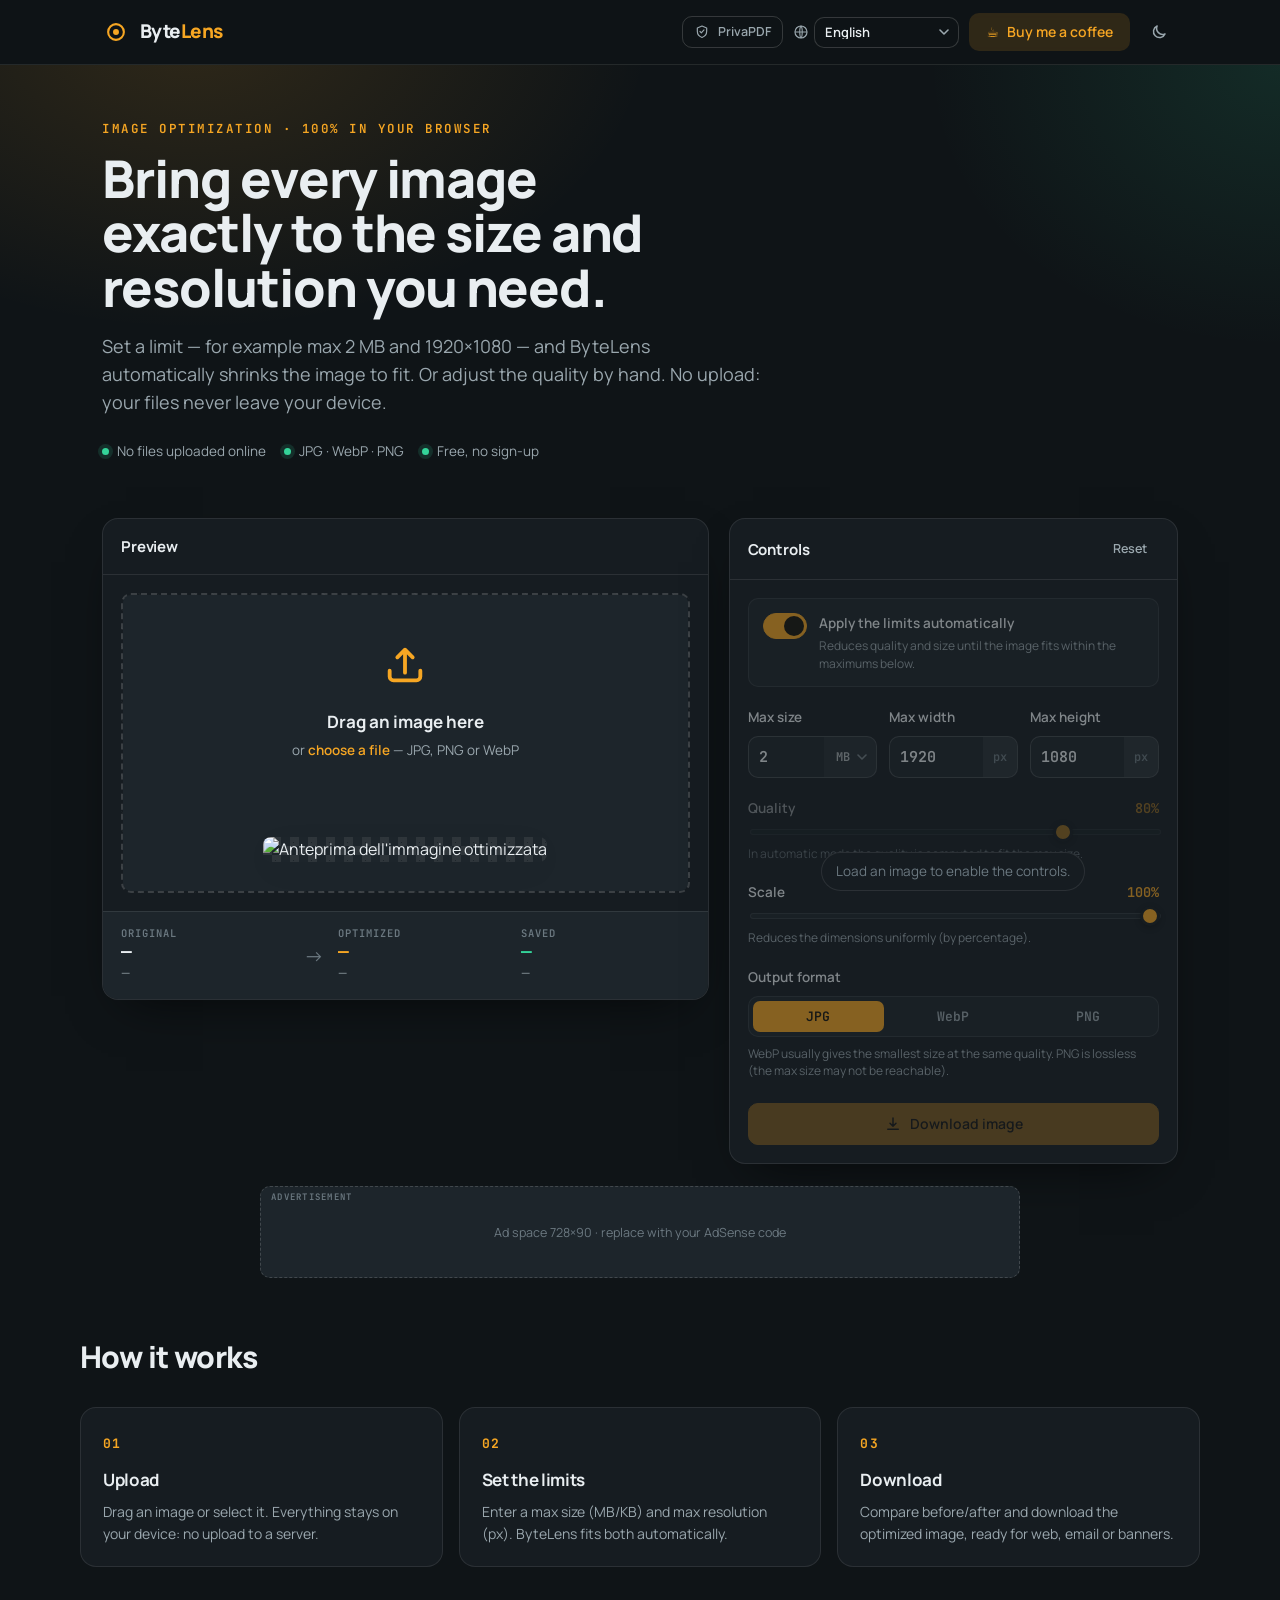
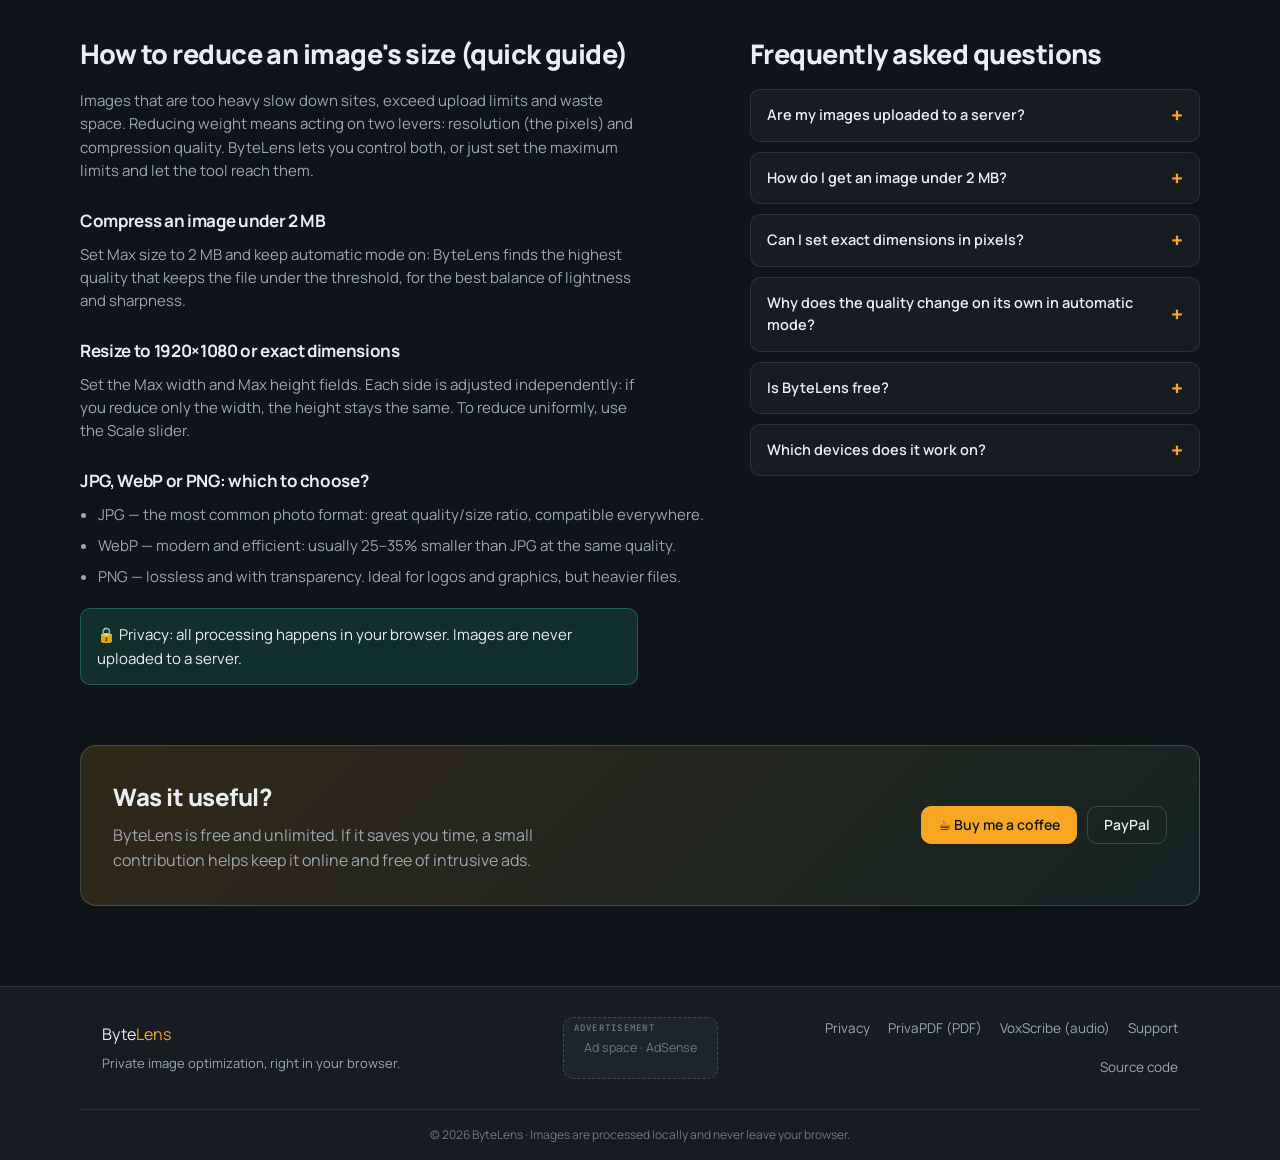
==== commit 821268fa: "Footer: link a PrivaPDF e VoxScribe (app gemelle) Co-Authored-By: Claude Opus 4.8 <noreply@anthropic" ====
--- a/index.html
+++ b/index.html
@@ -26,6 +26,10 @@
   <link rel="preconnect" href="https://fonts.googleapis.com" />
   <link rel="preconnect" href="https://fonts.gstatic.com" crossorigin />
   <link href="https://fonts.googleapis.com/css2?family=Manrope:wght@400;500;600;700;800&family=JetBrains+Mono:wght@400;500;600&display=swap" rel="stylesheet" />
+
+  <link rel="manifest" href="manifest.webmanifest" />
+  <meta name="theme-color" content="#0F1417" />
+  <link rel="apple-touch-icon" href="icon.svg" />
 
   <link rel="stylesheet" href="styles.css" />
 
@@ -356,6 +360,8 @@
 
       <nav class="footer-links" aria-label="Link">
         <a href="privacy.html" data-i18n="footer_privacy">Privacy</a>
+        <a href="https://emptinessmaster.github.io/privapdf/" target="_blank" rel="noopener">PrivaPDF (PDF)</a>
+        <a href="https://emptinessmaster.github.io/voxscribe/" target="_blank" rel="noopener">VoxScribe (audio)</a>
         <a href="#dona" data-i18n="footer_support">Sostieni</a>
         <a href="https://github.com/Emptinessmaster/bytelens" target="_blank" rel="noopener" data-i18n="footer_source">Codice sorgente</a>
       </nav>
@@ -367,5 +373,31 @@
 
   <script src="i18n.js"></script>
   <script src="app.js"></script>
+
+  <!-- PWA: registrazione Service Worker (network-first, aggiornamento automatico) -->
+  <script>
+    if ('serviceWorker' in navigator) {
+      var hadController = !!navigator.serviceWorker.controller;
+      var refreshing = false;
+      navigator.serviceWorker.addEventListener('controllerchange', function () {
+        if (refreshing) return;
+        refreshing = true;
+        if (hadController) window.location.reload();
+      });
+      window.addEventListener('load', function () {
+        navigator.serviceWorker.register('sw.js', { updateViaCache: 'none' }).then(function (reg) {
+          reg.update();
+          var promote = function (sw) { if (sw) sw.postMessage('SKIP_WAITING'); };
+          if (reg.waiting) promote(reg.waiting);
+          reg.addEventListener('updatefound', function () {
+            var nw = reg.installing;
+            if (nw) nw.addEventListener('statechange', function () {
+              if (nw.state === 'installed' && navigator.serviceWorker.controller) promote(nw);
+            });
+          });
+        }).catch(function (err) { console.warn('SW registration failed:', err); });
+      });
+    }
+  </script>
 </body>
 </html>
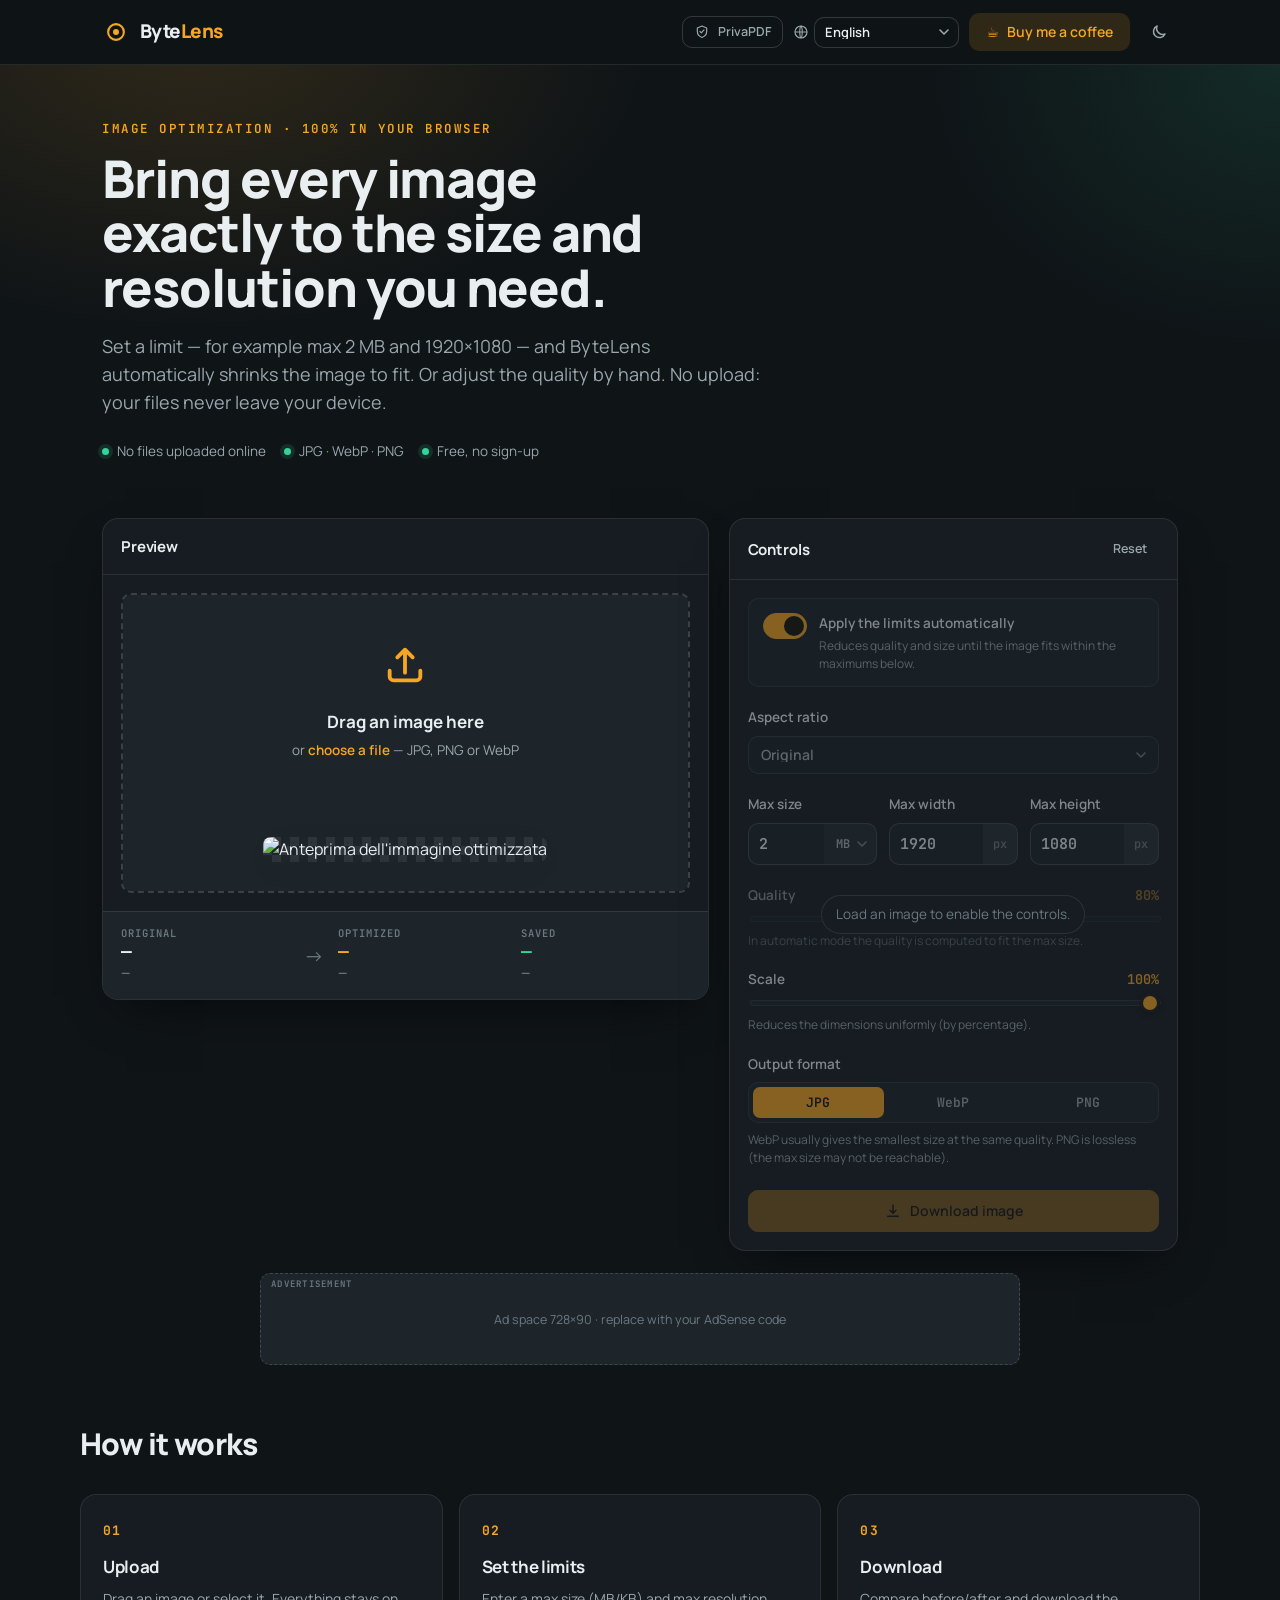
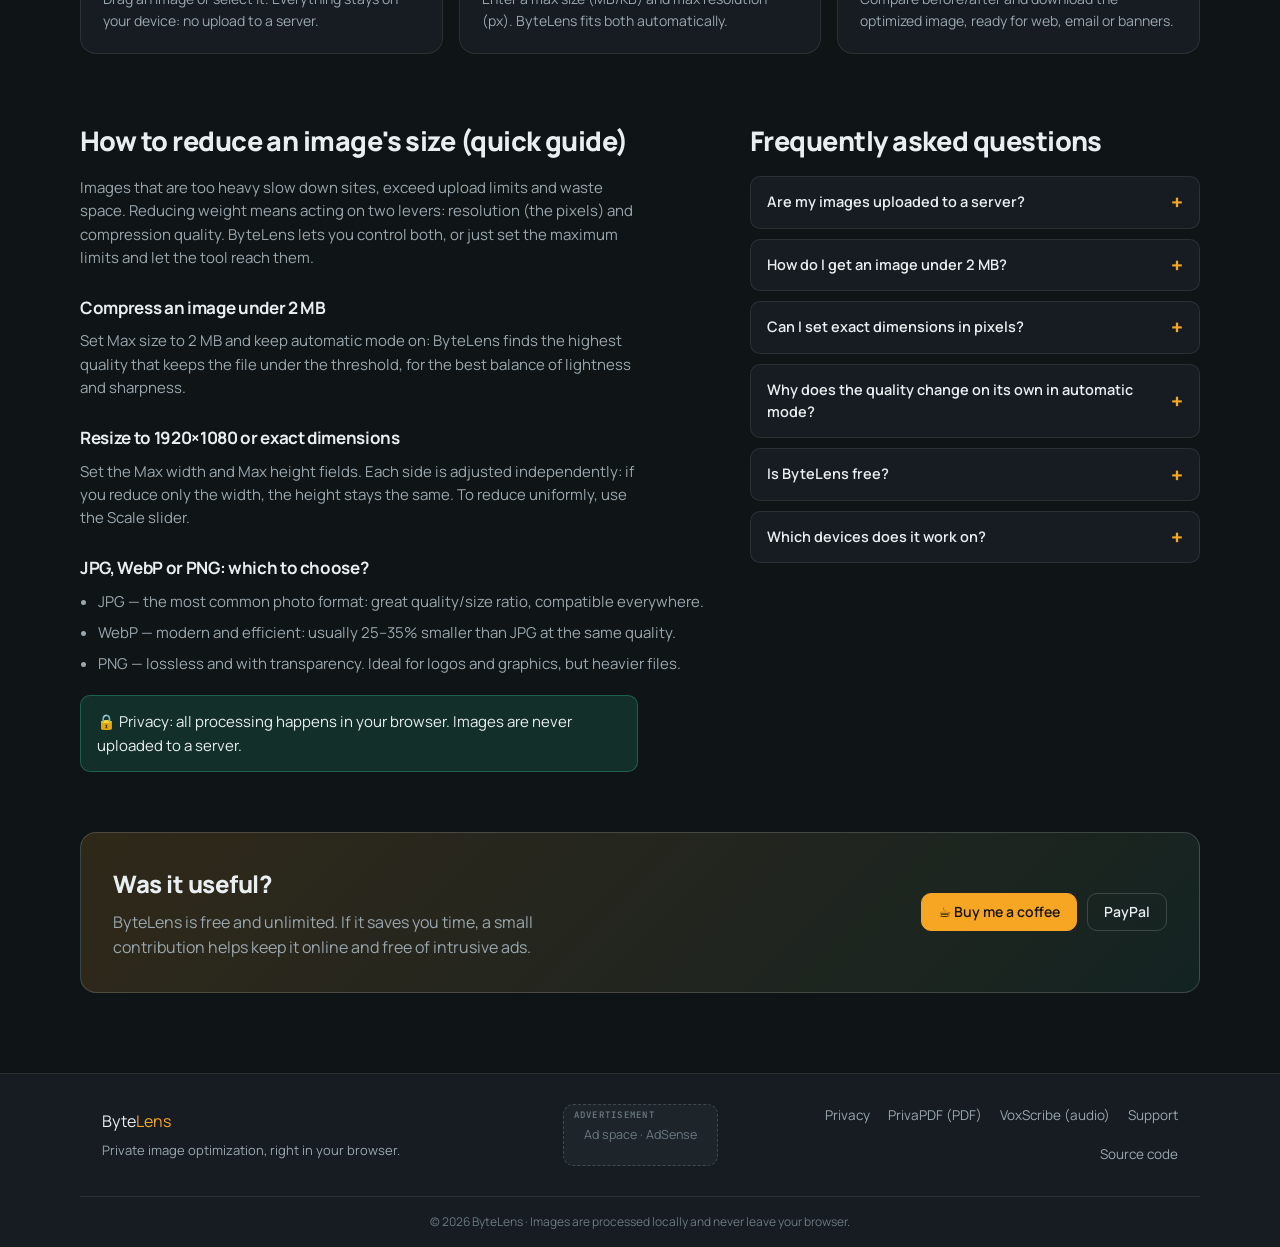
==== commit df1d9d83: "Fix compressione + proporzioni + limiti da originale + mobile 1) All'apertura di un'immagine i limit" ====
--- a/index.html
+++ b/index.html
@@ -173,6 +173,11 @@
                 <span class="field-label" data-i18n="auto_label">Applica automaticamente i limiti</span>
                 <span class="field-hint" data-i18n="auto_hint">Riduce qualità e dimensioni finché l'immagine rientra nei massimi qui sotto.</span>
               </div>
+            </div>
+
+            <div class="field">
+              <label class="field-label" id="ratioLabel" for="ratioSelect">Proporzioni</label>
+              <select id="ratioSelect" class="ratio-select" aria-label="Proporzioni"></select>
             </div>
 
             <div class="limits-grid">
--- a/styles.css
+++ b/styles.css
@@ -168,10 +168,18 @@
 .lang-select:focus-visible { outline: 2px solid var(--accent); outline-offset: 2px; }
 .lang-select option { color: #16181c; background: #fff; }
 @media (max-width: 560px) {
-  .lang-select { max-width: 112px; font-size: 12px; padding: 7px 22px 7px 8px; }
+  .site-header .wrap { padding-inline: 12px; }
+  .header-inner { height: 58px; }
+  .brand-name { font-size: 17px; }
+  .header-actions { gap: 6px; }
+  .lang-select { max-width: 96px; font-size: 12px; padding: 7px 22px 7px 8px; }
   .lang-globe { display: none; }
+  /* PrivaPDF: solo icona su mobile */
+  .app-switch .lbl { display: none; }
+  .app-switch { padding: 9px; }
+  /* Donazioni: solo icona ☕ (il testo resta nella sezione dedicata) */
+  .btn-donate [data-i18n] { display: none; }
   .btn-donate { padding: 9px 11px; }
-  .app-switch .lbl { display: none; }
 }
 
 /* Adattamenti RTL (arabo, urdu) */
@@ -310,6 +318,19 @@
 }
 .affix-select:hover { color: var(--accent); }
 .affix-select:focus-visible { outline: 2px solid var(--accent); outline-offset: -2px; }
+
+/* Menù proporzioni */
+.ratio-select {
+  -webkit-appearance: none; appearance: none; cursor: pointer; width: 100%;
+  border: 1px solid var(--hairline-strong); background-color: var(--surface-2); color: var(--text);
+  font: 600 14px/1 var(--font-ui); padding: 11px 32px 11px 12px; border-radius: var(--radius-sm);
+  background-image: url("data:image/svg+xml,%3Csvg xmlns='http://www.w3.org/2000/svg' width='10' height='6' viewBox='0 0 10 6'%3E%3Cpath d='M1 1l4 4 4-4' fill='none' stroke='%239AA7AE' stroke-width='1.6' stroke-linecap='round' stroke-linejoin='round'/%3E%3C/svg%3E");
+  background-repeat: no-repeat; background-position: right 12px center;
+}
+.ratio-select:hover { border-color: var(--accent); }
+.ratio-select:focus-visible { outline: 2px solid var(--accent); outline-offset: 2px; }
+.ratio-select option { color: #16181c; background: #fff; }
+[dir="rtl"] .ratio-select { padding: 11px 12px 11px 32px; background-position: left 12px center; }
 /* nasconde le frecce spinner */
 input[type=number]::-webkit-outer-spin-button, input[type=number]::-webkit-inner-spin-button { -webkit-appearance: none; margin: 0; }
 input[type=number] { -moz-appearance: textfield; }
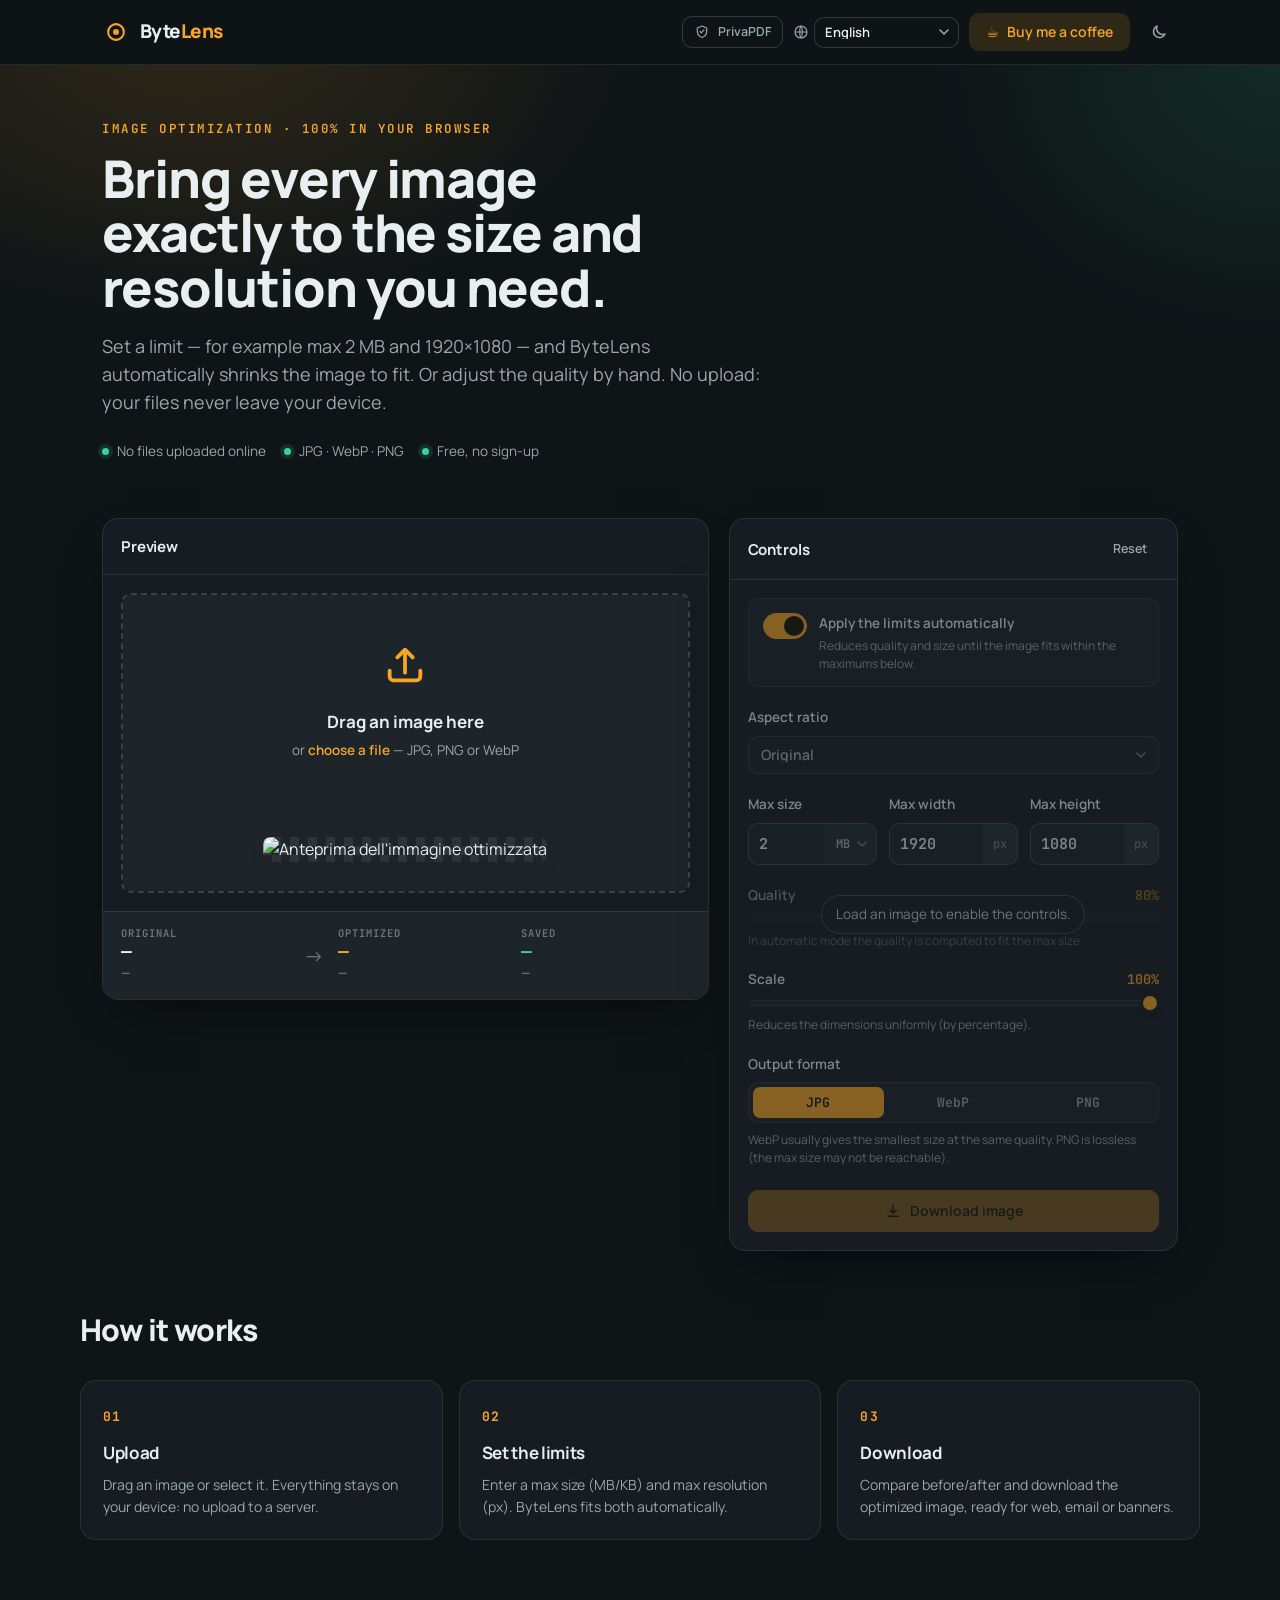
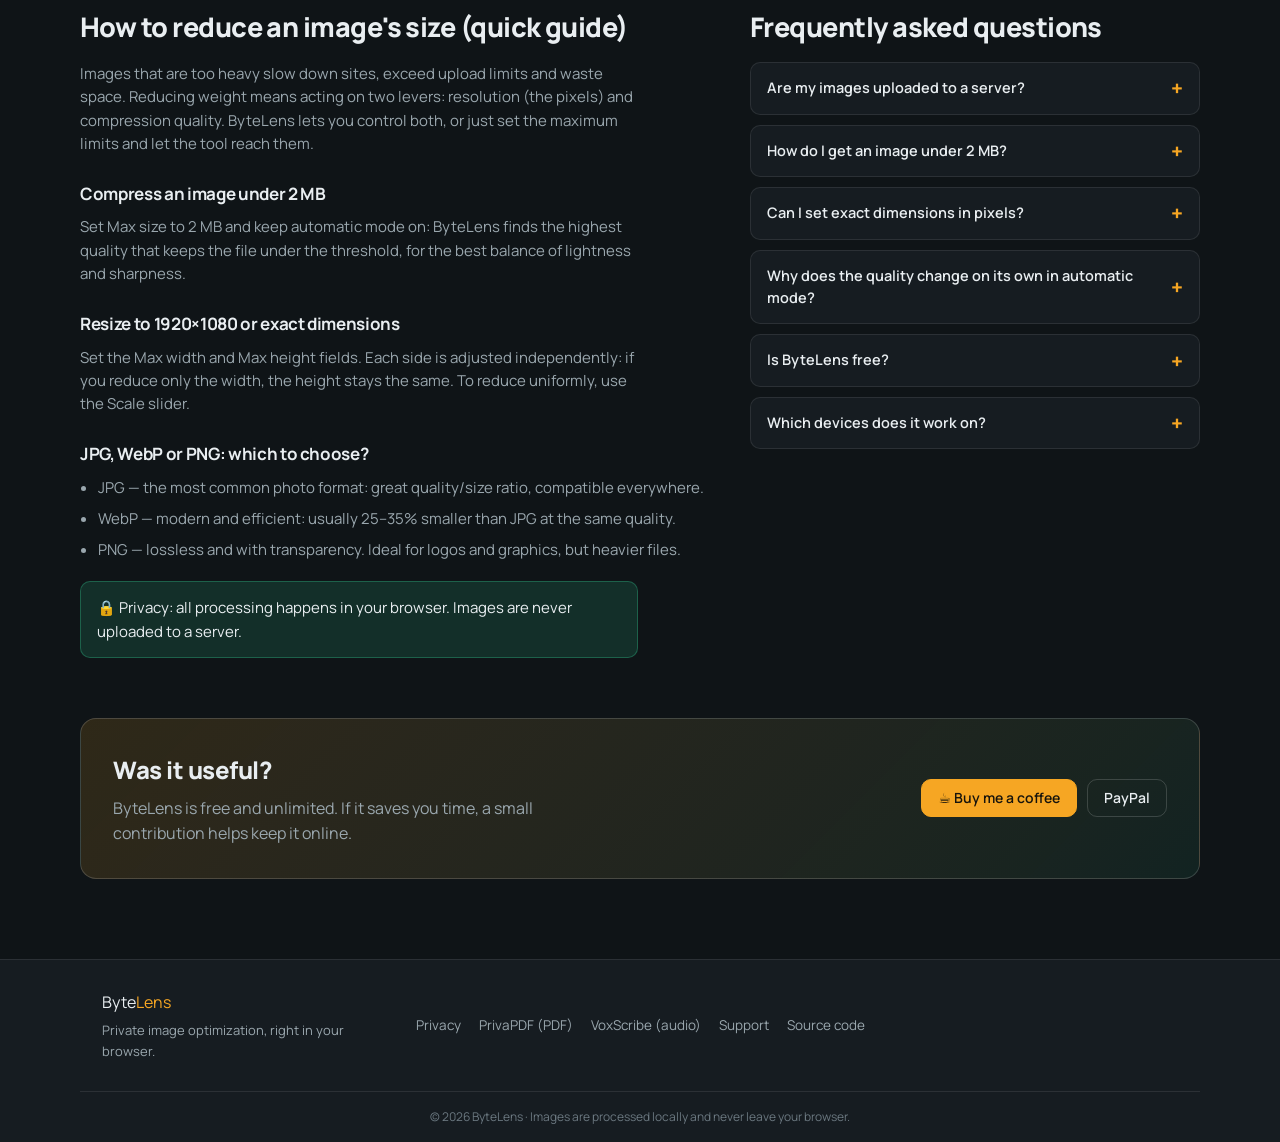
==== commit 4e374799: "Rimosse tutte le zone pubblicitarie (AdSense, slot annunci, ads.txt) - index.html: rimosso lo script" ====
--- a/index.html
+++ b/index.html
@@ -32,11 +32,6 @@
   <link rel="apple-touch-icon" href="icon.svg" />
 
   <link rel="stylesheet" href="styles.css" />
-
-  <!-- ============================================================
-       GOOGLE ADSENSE — incolla qui il tuo script dopo l'approvazione.
-       <script async src="https://pagead2.googlesyndication.com/pagead/js/adsbygoogle.js?client=ca-pub-XXXXXXXXXXXXXXXX" crossorigin="anonymous"></script>
-       ============================================================ -->
 
   <!-- Dati strutturati per la SEO (rich results) -->
   <script type="application/ld+json">
@@ -251,15 +246,6 @@
           </div>
         </div>
       </div>
-
-      <!-- Banner pubblicitario NON invasivo (slim, sotto lo strumento) -->
-      <aside class="ad-slot ad-leaderboard" aria-label="Advertisement">
-        <span class="ad-tag" data-i18n="ad_label">Pubblicità</span>
-        <!-- ============================================================
-             SLOT ADSENSE #1 — incolla qui il blocco annuncio di AdSense.
-             ============================================================ -->
-        <div class="ad-placeholder">Ad space 728×90 · replace with your AdSense code</div>
-      </aside>
     </section>
 
     <!-- COME FUNZIONA -->
@@ -356,12 +342,6 @@
         <span class="brand-name">Byte<span class="brand-accent">Lens</span></span>
         <p class="footer-tag" data-i18n="footer_tag">Ottimizzazione immagini privata, direttamente nel browser.</p>
       </div>
-
-      <!-- Banner footer NON invasivo -->
-      <aside class="ad-slot ad-footer" aria-label="Advertisement">
-        <span class="ad-tag" data-i18n="ad_label">Pubblicità</span>
-        <div class="ad-placeholder small">Ad space · AdSense</div>
-      </aside>
 
       <nav class="footer-links" aria-label="Link">
         <a href="privacy.html" data-i18n="footer_privacy">Privacy</a>
--- a/styles.css
+++ b/styles.css
@@ -367,13 +367,6 @@
 .empty-note { position: absolute; inset: 60px 0 0; display: grid; place-items: center; pointer-events: none; }
 .empty-note p { font-size: 13.5px; color: var(--text-faint); background: var(--surface); padding: 8px 14px; border-radius: 999px; border: 1px solid var(--hairline); }
 
-/* ---------- Slot pubblicitari ---------- */
-.ad-slot { position: relative; margin-top: 22px; border: 1px dashed var(--hairline-strong); border-radius: var(--radius-sm); background: var(--surface-2); }
-.ad-tag { position: absolute; top: 6px; left: 10px; font: 600 9px/1 var(--font-mono); letter-spacing: .14em; text-transform: uppercase; color: var(--text-faint); }
-.ad-placeholder { display: grid; place-items: center; min-height: 90px; color: var(--text-faint); font-size: 12.5px; text-align: center; padding: 20px; }
-.ad-placeholder.small { min-height: 60px; }
-.ad-leaderboard { max-width: 760px; margin-inline: auto; }
-
 /* ---------- Come funziona ---------- */
 .how { padding: 56px 0 20px; }
 .section-title { font-size: clamp(22px, 3vw, 30px); font-weight: 800; margin-bottom: 26px; }
@@ -430,4 +423,3 @@
 .footer-links a:hover { color: var(--accent); }
 .footer-legal { border-top: 1px solid var(--hairline); padding: 16px 22px; }
 .footer-legal p { color: var(--text-faint); font-size: 12px; text-align: center; }
-.ad-footer { margin: 0; max-width: 340px; }
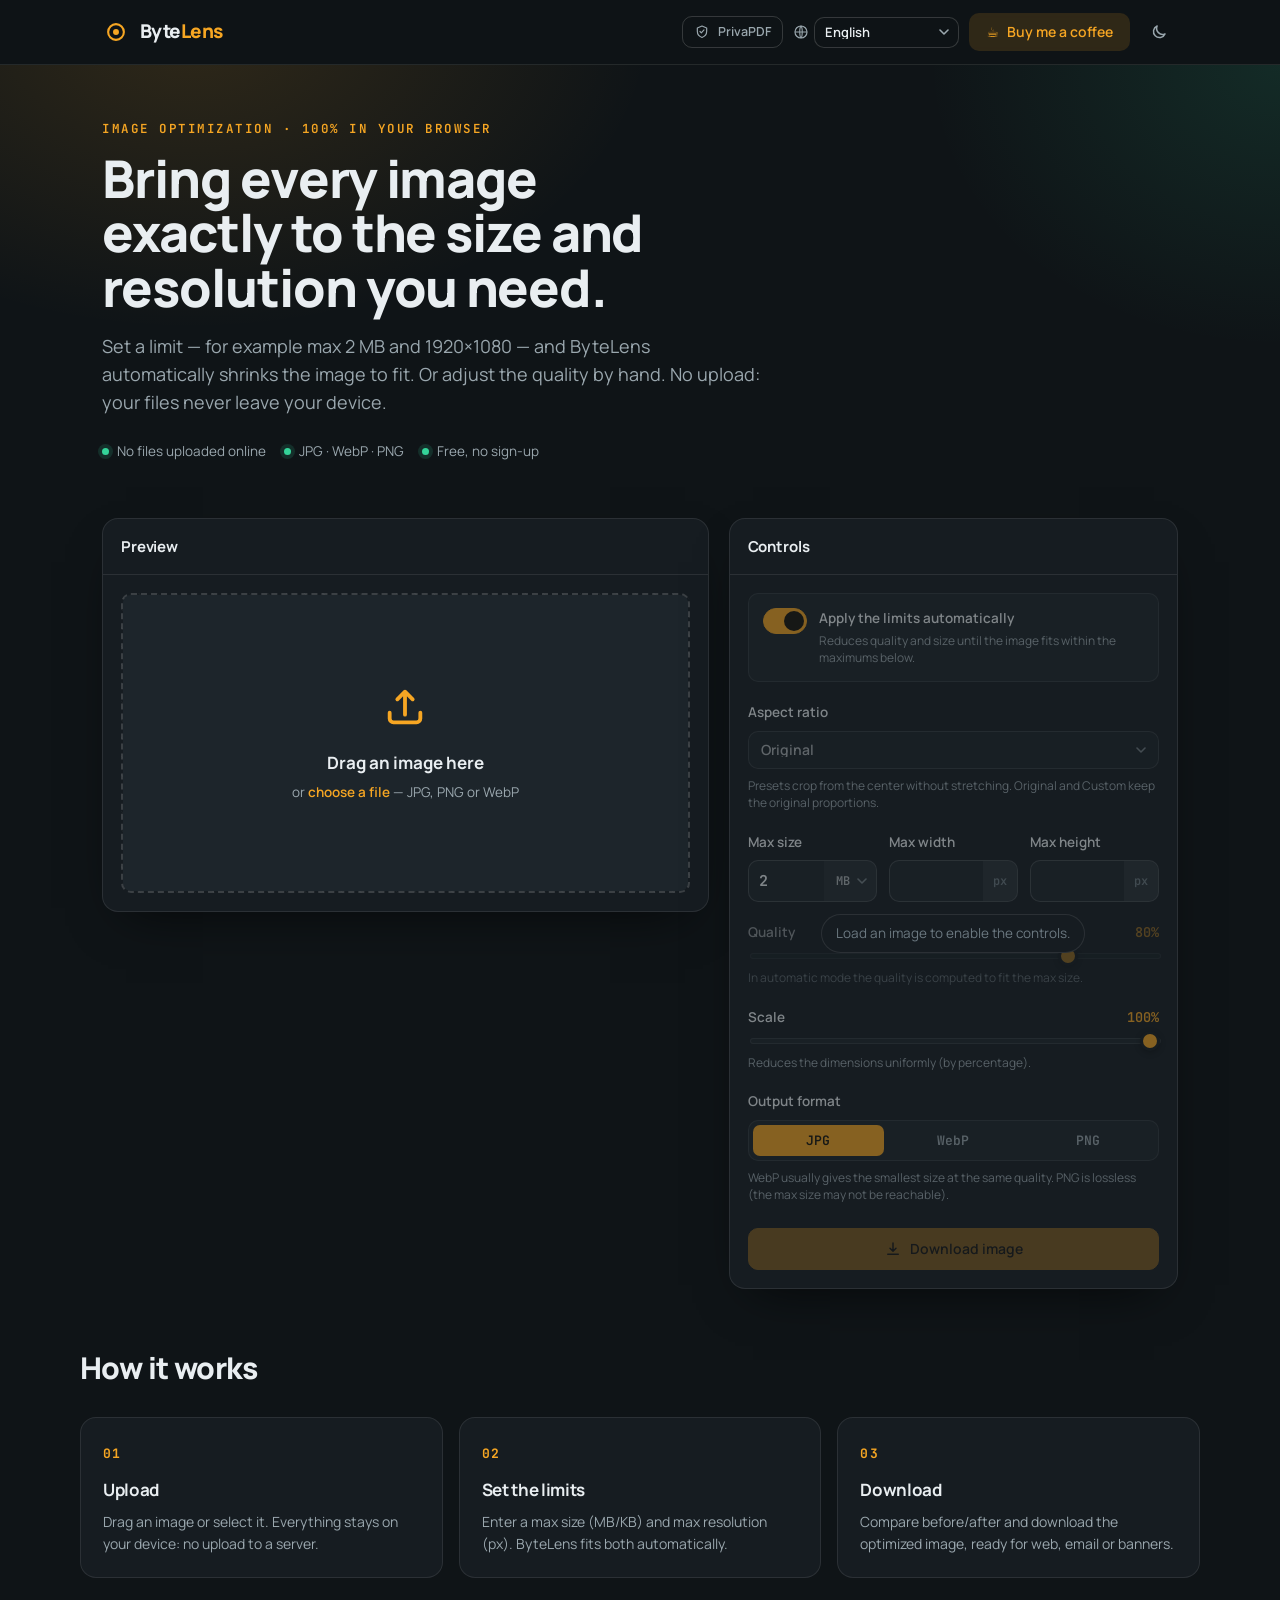
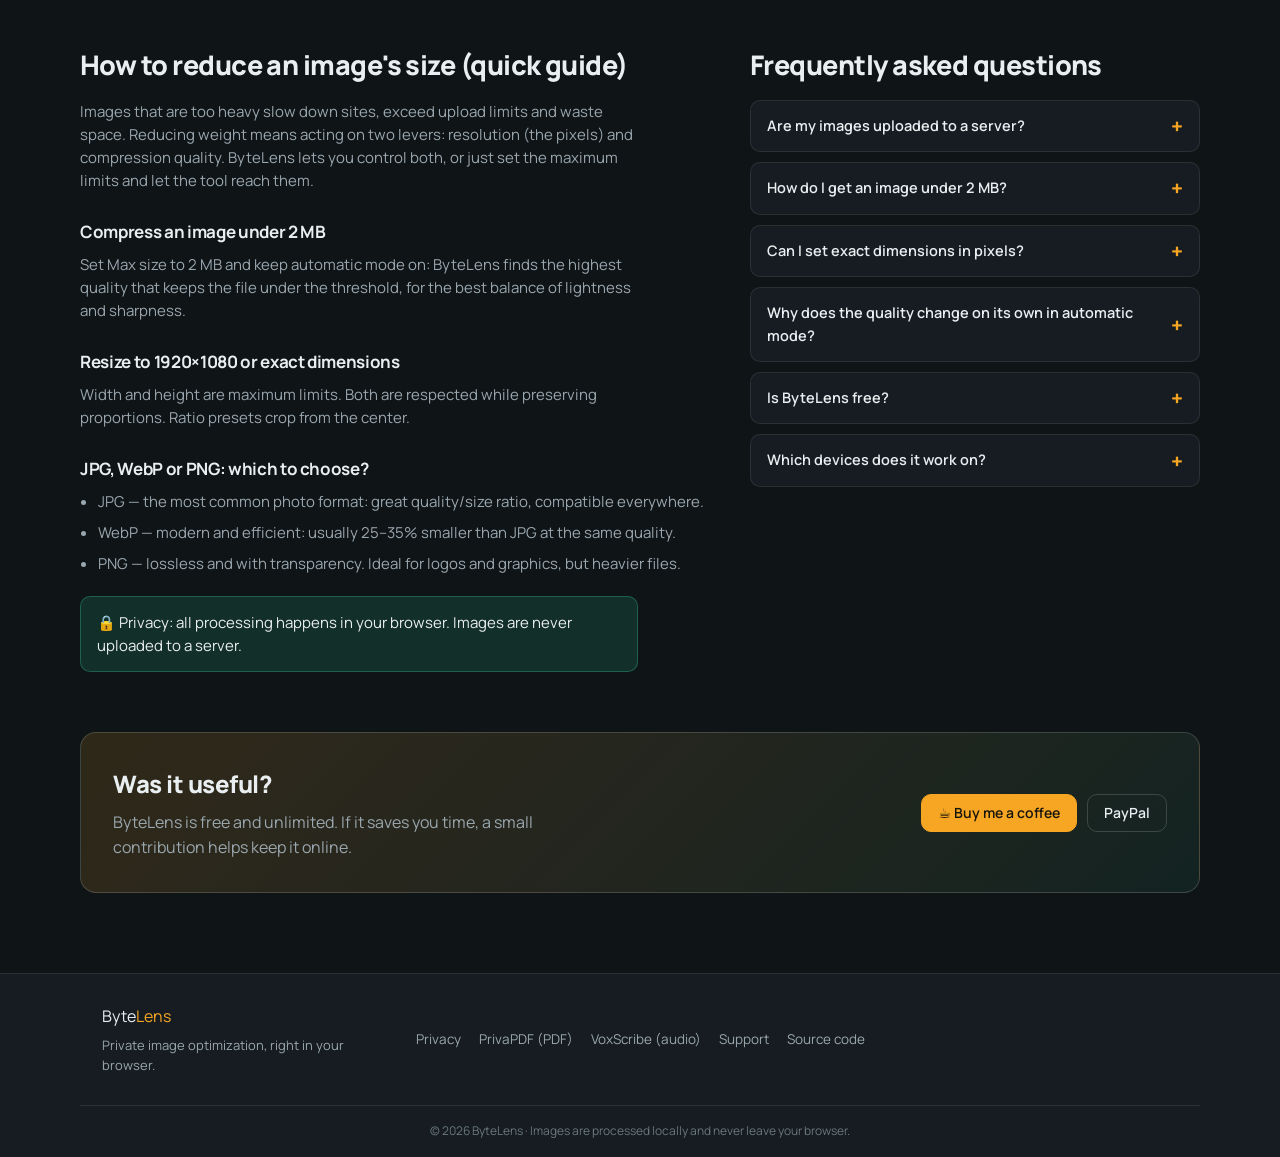
==== commit 2676a8c1: "Deploy manuale 2026-09-12 11:33:27" ====
--- a/index.html
+++ b/index.html
@@ -143,7 +143,7 @@
             <div class="compare-col savings">
               <span class="compare-label" data-i18n="cmp_savings">Risparmio</span>
               <span class="compare-value" id="savings">—</span>
-              <span class="compare-meta" id="statusMsg">—</span>
+              <span class="compare-meta" id="statusMsg" role="status" aria-live="polite">—</span>
             </div>
           </div>
         </div>
@@ -172,7 +172,8 @@
 
             <div class="field">
               <label class="field-label" id="ratioLabel" for="ratioSelect">Proporzioni</label>
-              <select id="ratioSelect" class="ratio-select" aria-label="Proporzioni"></select>
+              <select id="ratioSelect" class="ratio-select" aria-label="Proporzioni" aria-describedby="ratioHint"></select>
+              <p class="field-hint" id="ratioHint" data-i18n="ratio_hint">I preset ritagliano al centro senza deformare. Originale e Personalizzato mantengono le proporzioni originali.</p>
             </div>
 
             <div class="limits-grid">
@@ -189,14 +190,14 @@
               <div class="field">
                 <label class="field-label" for="maxW" data-i18n="maxw">Larghezza max</label>
                 <div class="input-affix">
-                  <input type="number" id="maxW" min="1" step="1" value="1920" inputmode="numeric" />
+                  <input type="number" id="maxW" min="1" step="1" inputmode="numeric" />
                   <span class="affix">px</span>
                 </div>
               </div>
               <div class="field">
                 <label class="field-label" for="maxH" data-i18n="maxh">Altezza max</label>
                 <div class="input-affix">
-                  <input type="number" id="maxH" min="1" step="1" value="1080" inputmode="numeric" />
+                  <input type="number" id="maxH" min="1" step="1" inputmode="numeric" />
                   <span class="affix">px</span>
                 </div>
               </div>
@@ -208,7 +209,7 @@
                 <label class="field-label" for="quality" data-i18n="quality">Qualità</label>
                 <output class="field-value" id="qualityVal" for="quality">80%</output>
               </div>
-              <input type="range" id="quality" min="10" max="100" step="1" value="80" />
+              <input type="range" id="quality" min="5" max="100" step="1" value="80" />
               <p class="field-hint" id="qualityHint" data-i18n="quality_hint">In modalità automatica la qualità viene calcolata per rientrare nel peso massimo.</p>
             </div>
 
@@ -280,7 +281,7 @@
         <p data-i18n="seo_pa">Imposta il Peso massimo su 2 MB e lascia attiva la modalità automatica: ByteLens trova la qualità più alta che mantiene il file sotto la soglia, per il miglior compromesso tra leggerezza e nitidezza.</p>
 
         <h3 data-i18n="seo_h3b">Ridimensionare a 1920×1080 o a misure esatte</h3>
-        <p data-i18n="seo_pb">Imposta i campi Larghezza max e Altezza max. Ogni lato è regolato in modo indipendente: se riduci solo la larghezza, l'altezza resta invariata. Per ridurre in modo uniforme usa il cursore Scala dimensioni.</p>
+        <p data-i18n="seo_pb">Larghezza e altezza sono limiti massimi. Entrambi vengono rispettati mantenendo le proporzioni. I preset ritagliano al centro.</p>
 
         <h3 data-i18n="seo_h3c">JPG, WebP o PNG: quale scegliere?</h3>
         <ul class="seo-list">
@@ -304,7 +305,7 @@
         </details>
         <details class="faq-item">
           <summary data-i18n="faq_q3">Posso impostare dimensioni precise in pixel?</summary>
-          <p data-i18n="faq_a3">Sì. Inserisci larghezza e altezza massime. Ogni dimensione è applicata in modo indipendente: riducendo solo la larghezza, l'altezza non cambia.</p>
+          <p data-i18n="faq_a3">Larghezza e altezza sono limiti massimi. Entrambi vengono rispettati mantenendo le proporzioni. I preset ritagliano al centro.</p>
         </details>
         <details class="faq-item">
           <summary data-i18n="faq_q4">Perché in automatico la qualità cambia da sola?</summary>
@@ -357,6 +358,7 @@
   </footer>
 
   <script src="i18n.js"></script>
+  <script src="image-limits.js"></script>
   <script src="app.js"></script>
 
   <!-- PWA: registrazione Service Worker (network-first, aggiornamento automatico) -->
--- a/styles.css
+++ b/styles.css
@@ -3,6 +3,8 @@
    Token colore/tipografia + tema chiaro/scuro. Stile "strumento ottico":
    fondo inchiostro, superfici slate, accento ambra (camera oscura).
    ========================================================================= */
+
+[hidden] { display: none !important; }
 
 :root {
   /* Neutri con leggera inclinazione fredda (scelti, non di default) */
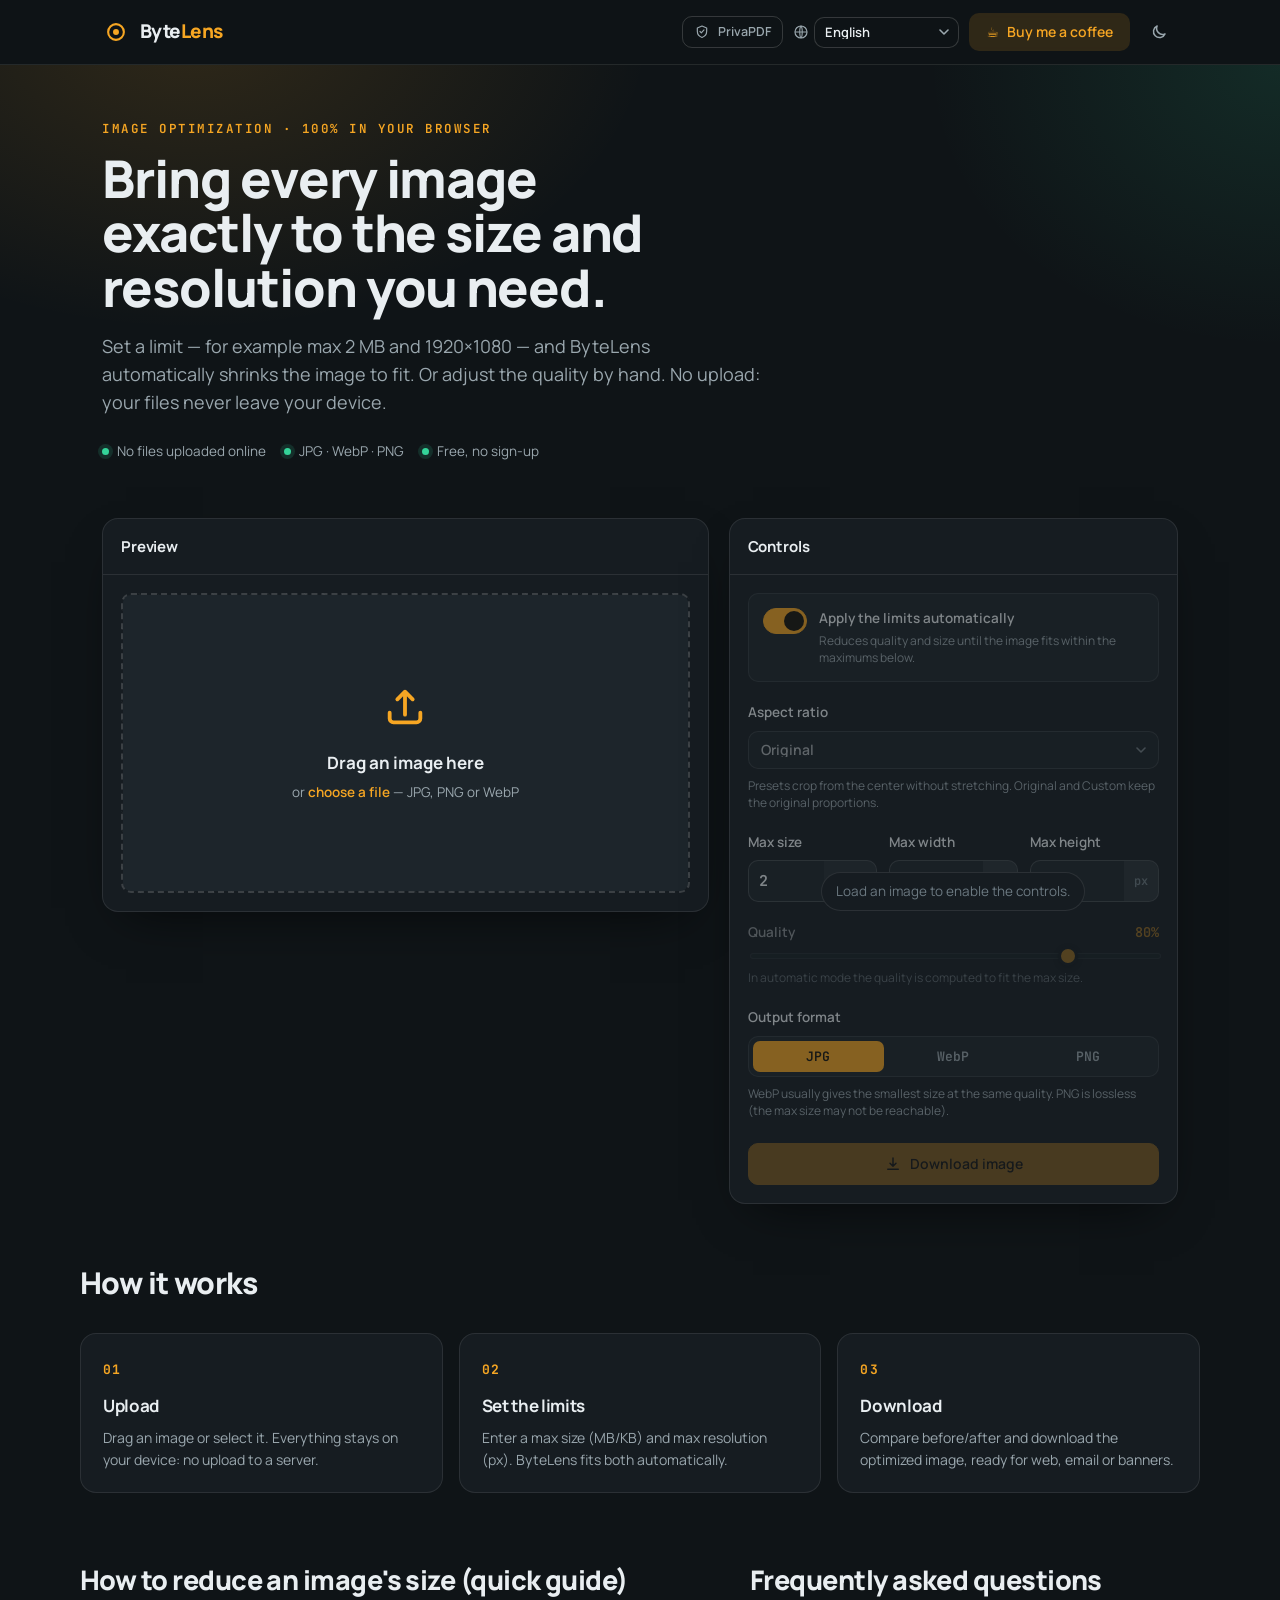
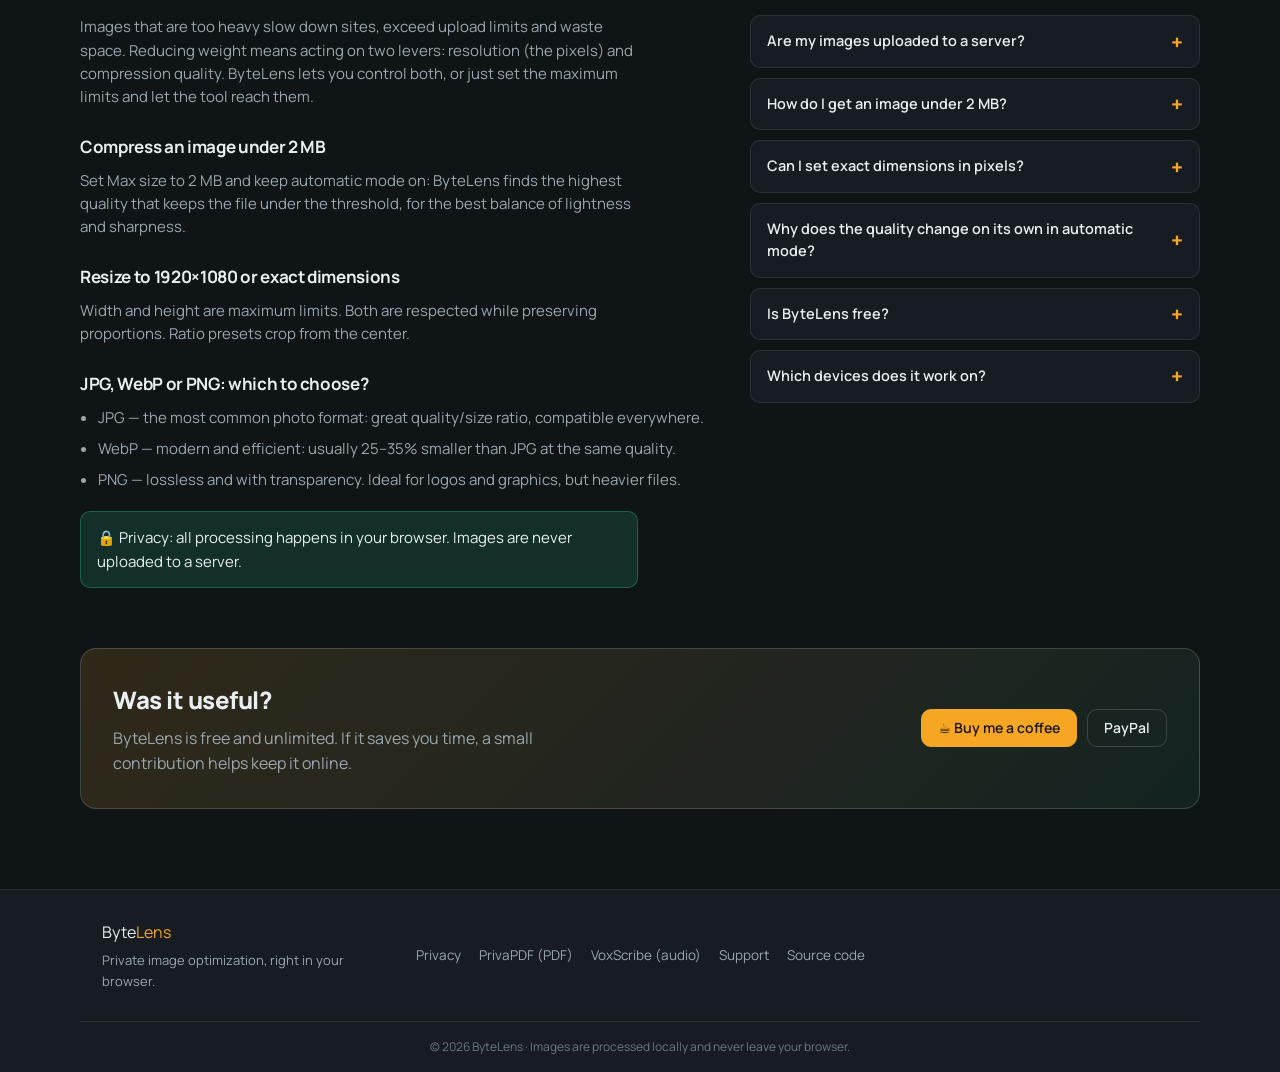
==== commit df50701e: "Deploy manuale 2026-09-12 11:38:24" ====
--- a/index.html
+++ b/index.html
@@ -211,16 +211,6 @@
               </div>
               <input type="range" id="quality" min="5" max="100" step="1" value="80" />
               <p class="field-hint" id="qualityHint" data-i18n="quality_hint">In modalità automatica la qualità viene calcolata per rientrare nel peso massimo.</p>
-            </div>
-
-            <!-- RIDIMENSIONAMENTO MANUALE -->
-            <div class="field slider-field">
-              <div class="field-row">
-                <label class="field-label" for="scale" data-i18n="scale">Scala dimensioni</label>
-                <output class="field-value" id="scaleVal" for="scale">100%</output>
-              </div>
-              <input type="range" id="scale" min="5" max="100" step="1" value="100" />
-              <p class="field-hint" data-i18n="scale_hint">Riduce le dimensioni in modo uniforme (in percentuale).</p>
             </div>
 
             <!-- FORMATO -->
